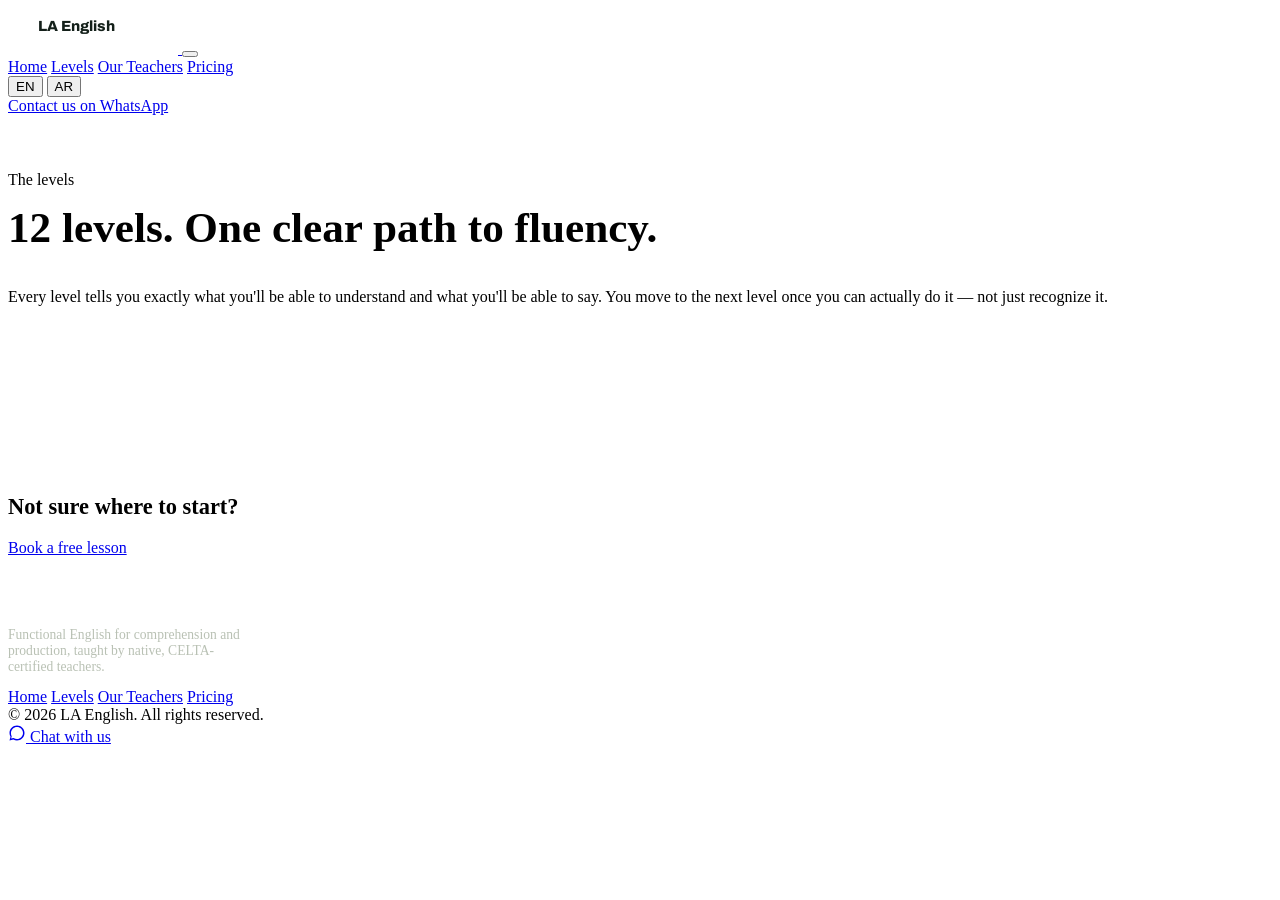
==== levels.html @ ff68ccc9 "initial commit Files from Claude build" ====
<!DOCTYPE html>
<html lang="en" dir="ltr">
<head>
<meta charset="UTF-8">
<meta name="viewport" content="width=device-width, initial-scale=1.0">
<title>Levels — LA English</title>
<meta name="description" content="12 levels, from your first words to full fluency — see what you'll be able to understand and say at each stage.">
<link rel="preconnect" href="https://fonts.googleapis.com">
<link href="https://fonts.googleapis.com/css2?family=Archivo:wght@600;700;800&family=Public+Sans:wght@400;500;600;700&family=Tajawal:wght@400;500;700&display=swap" rel="stylesheet">
<link rel="stylesheet" href="assets/css/style.css">
</head>
<body>

<header class="site-header">
  <div class="nav-wrap">
    <a class="brand" href="index.html" aria-label="LA English home">
      <svg data-logo-wordmark="nav" width="170" height="46" viewBox="0 0 320 100">
        <text id="wordmark-nav" x="40" y="50" text-anchor="start" font-family="Archivo" font-weight="800" font-size="32" fill="#14201A">LA English</text>
        <line id="seg-green-nav" y1="68" y2="68" stroke="#167544" stroke-width="4"></line>
        <line id="seg-accent-nav" y1="68" y2="68" stroke="#E14F2A" stroke-width="4"></line>
      </svg>
    </a>
    <button class="nav-toggle" aria-label="Toggle menu" aria-expanded="false"><span></span><span></span><span></span></button>
    <nav class="nav">
      <a href="index.html" data-en="Home" data-ar="الرئيسية">Home</a>
      <a href="levels.html" class="active" data-en="Levels" data-ar="المستويات">Levels</a>
      <a href="teachers.html" data-en="Our Teachers" data-ar="معلمونا">Our Teachers</a>
      <a href="pricing.html" data-en="Pricing" data-ar="الأسعار">Pricing</a>
      <div class="nav-actions">
        <div class="lang-toggle">
          <button data-lang="en" class="active">EN</button>
          <button data-lang="ar">AR</button>
        </div>
        <a class="btn btn-accent" data-wa-link="nav" href="#" target="_blank" rel="noopener" data-en="Contact us on WhatsApp" data-ar="تواصل معنا عبر واتساب">Contact us on WhatsApp</a>
      </div>
    </nav>
  </div>
</header>

<main>
  <section class="tight" style="padding-top:56px;">
    <div class="container section-head">
      <span class="eyebrow" data-en="The levels" data-ar="المستويات">The levels</span>
      <h1 style="font-size:clamp(1.9rem,3.4vw,2.7rem); margin-top:14px;" data-en="12 levels. One clear path to fluency." data-ar="12 مستوى. طريق واضح نحو الطلاقة.">12 levels. One clear path to fluency.</h1>
      <p data-en="Every level tells you exactly what you'll be able to understand and what you'll be able to say. You move to the next level once you can actually do it — not just recognize it." data-ar="كل مستوى يوضّح لك بالتحديد ما ستتمكن من فهمه وما ستتمكن من قوله. تنتقل إلى المستوى التالي عندما تكون قادرًا فعليًا على ذلك — لا مجرد التعرف عليه.">Every level tells you exactly what you'll be able to understand and what you'll be able to say. You move to the next level once you can actually do it — not just recognize it.</p>
    </div>
  </section>

  <section class="tight">
    <div class="container">
      <div class="levels-track" id="levels-track">
        <svg class="track-line" id="track-line-svg"></svg>
      </div>
    </div>
  </section>

  <section class="tight">
    <div class="container">
      <div class="cta-panel">
        <h2 style="font-size:1.4rem;" data-en="Not sure where to start?" data-ar="لست متأكدًا من أين تبدأ؟">Not sure where to start?</h2>
        <a class="btn btn-accent" href="signup.html">
          <span data-en="Book a free lesson" data-ar="احجز حصة مجانية">Book a free lesson</span>
        </a>
      </div>
    </div>
  </section>
</main>

<footer class="site-footer">
  <div class="container footer-grid">
    <div>
      <svg data-logo-wordmark="footer" width="150" height="40" viewBox="0 0 320 100" style="margin-bottom:12px;">
        <text id="wordmark-footer" x="40" y="50" text-anchor="start" font-family="Archivo" font-weight="800" font-size="32" fill="#FFFFFF">LA English</text>
        <line id="seg-green-footer" y1="68" y2="68" stroke="#167544" stroke-width="4"></line>
        <line id="seg-accent-footer" y1="68" y2="68" stroke="#E14F2A" stroke-width="4"></line>
      </svg>
      <p style="max-width:36ch; color:#B9C1B4; font-size:0.85rem;" data-en="Functional English for comprehension and production, taught by native, CELTA-certified teachers." data-ar="إنجليزية وظيفية للفهم والإنتاج، يدرّسها معلمون ناطقون بالإنجليزية وحاصلون على CELTA.">Functional English for comprehension and production, taught by native, CELTA-certified teachers.</p>
    </div>
    <nav class="footer-nav">
      <a href="index.html" data-en="Home" data-ar="الرئيسية">Home</a>
      <a href="levels.html" data-en="Levels" data-ar="المستويات">Levels</a>
      <a href="teachers.html" data-en="Our Teachers" data-ar="معلمونا">Our Teachers</a>
      <a href="pricing.html" data-en="Pricing" data-ar="الأسعار">Pricing</a>
    </nav>
  </div>
  <div class="container footer-bottom">
    <span data-en="© 2026 LA English. All rights reserved." data-ar="© 2026 إل إيه إنجلش. جميع الحقوق محفوظة.">© 2026 LA English. All rights reserved.</span>
  </div>
</footer>

<a class="wa-float" data-wa-link="float" href="#" target="_blank" rel="noopener">
  <svg width="18" height="18" viewBox="0 0 24 24" fill="currentColor"><path d="M12 2C6.48 2 2 6.48 2 12c0 1.85.5 3.58 1.36 5.07L2 22l5.07-1.33A9.94 9.94 0 0012 22c5.52 0 10-4.48 10-10S17.52 2 12 2zm0 18c-1.66 0-3.2-.47-4.51-1.28l-.32-.19-3.01.79.8-2.93-.21-.3A7.94 7.94 0 014 12c0-4.41 3.59-8 8-8s8 3.59 8 8-3.59 8-8 8z"/></svg>
  <span data-en="Chat with us" data-ar="تحدث معنا">Chat with us</span>
</a>

<script src="assets/data/levels-data.js"></script>
<script src="assets/js/main.js"></script>
<script src="assets/js/levels.js"></script>
</body>
</html>
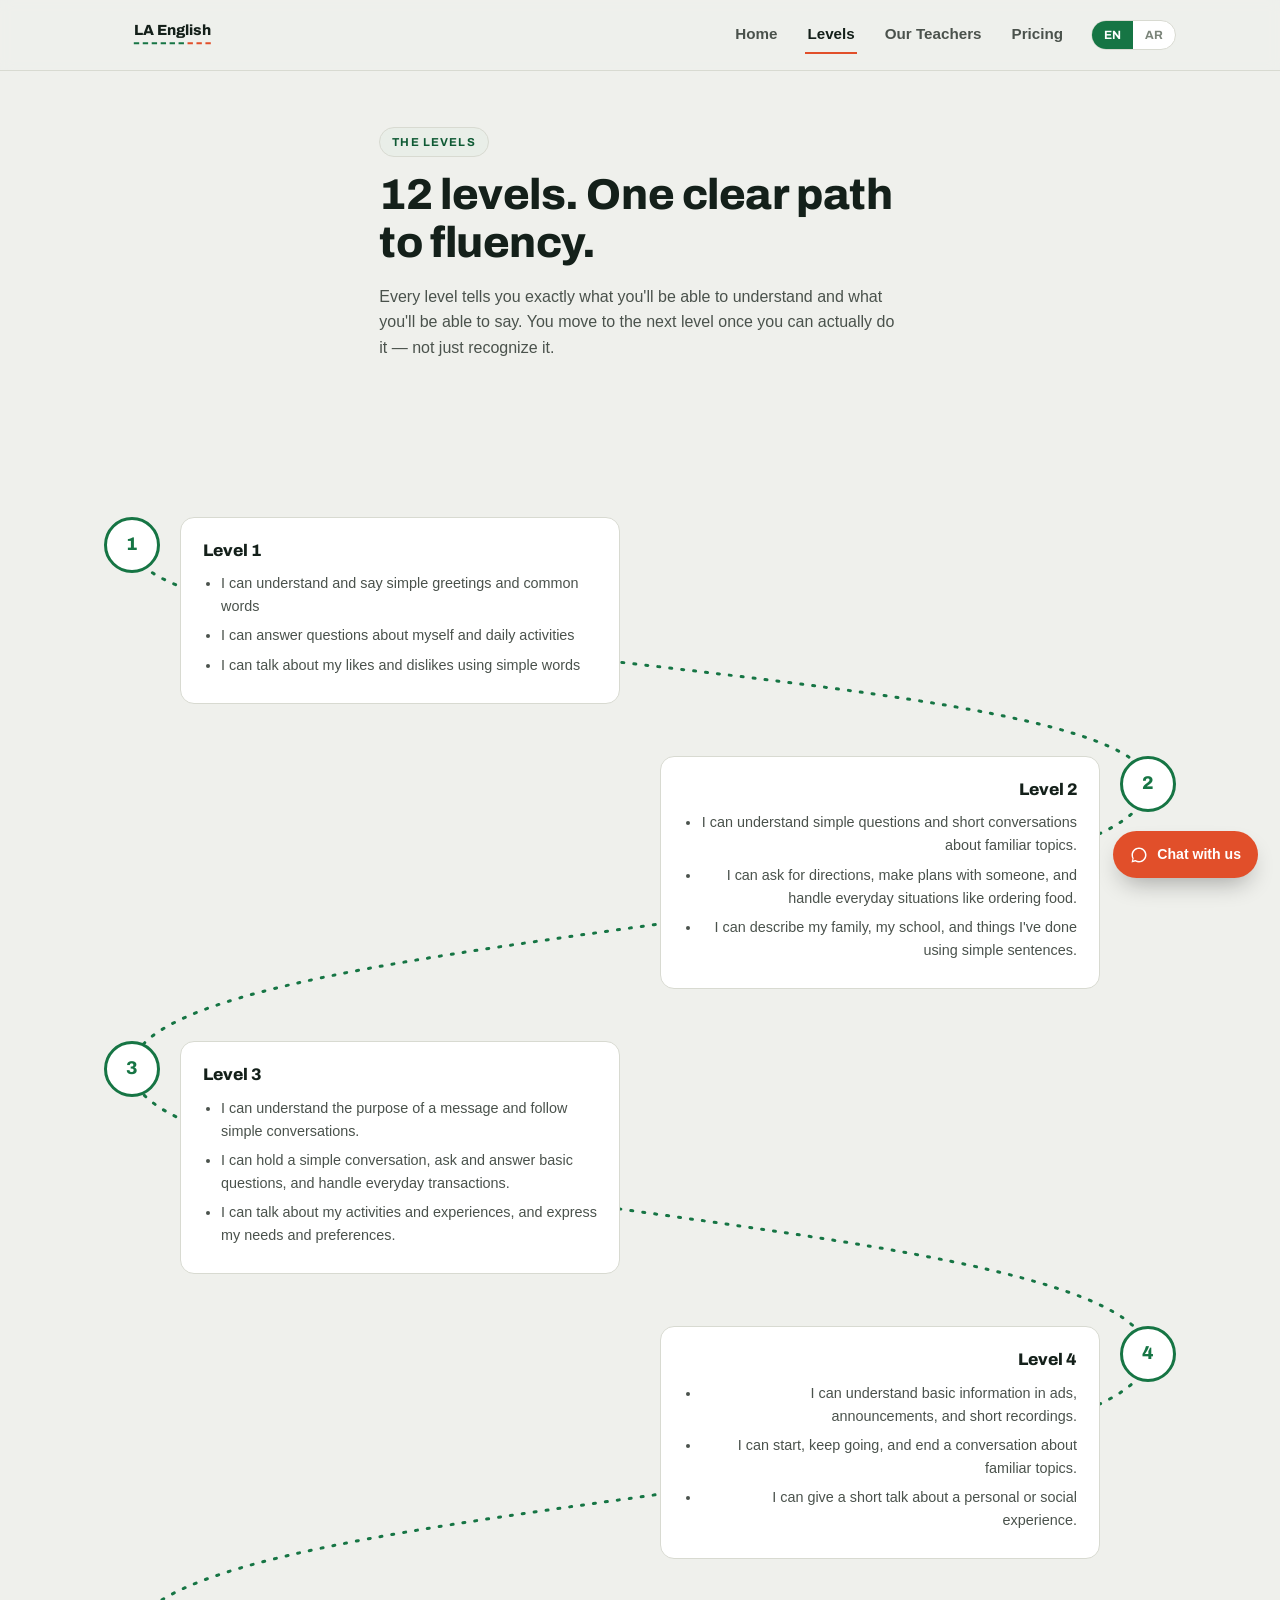
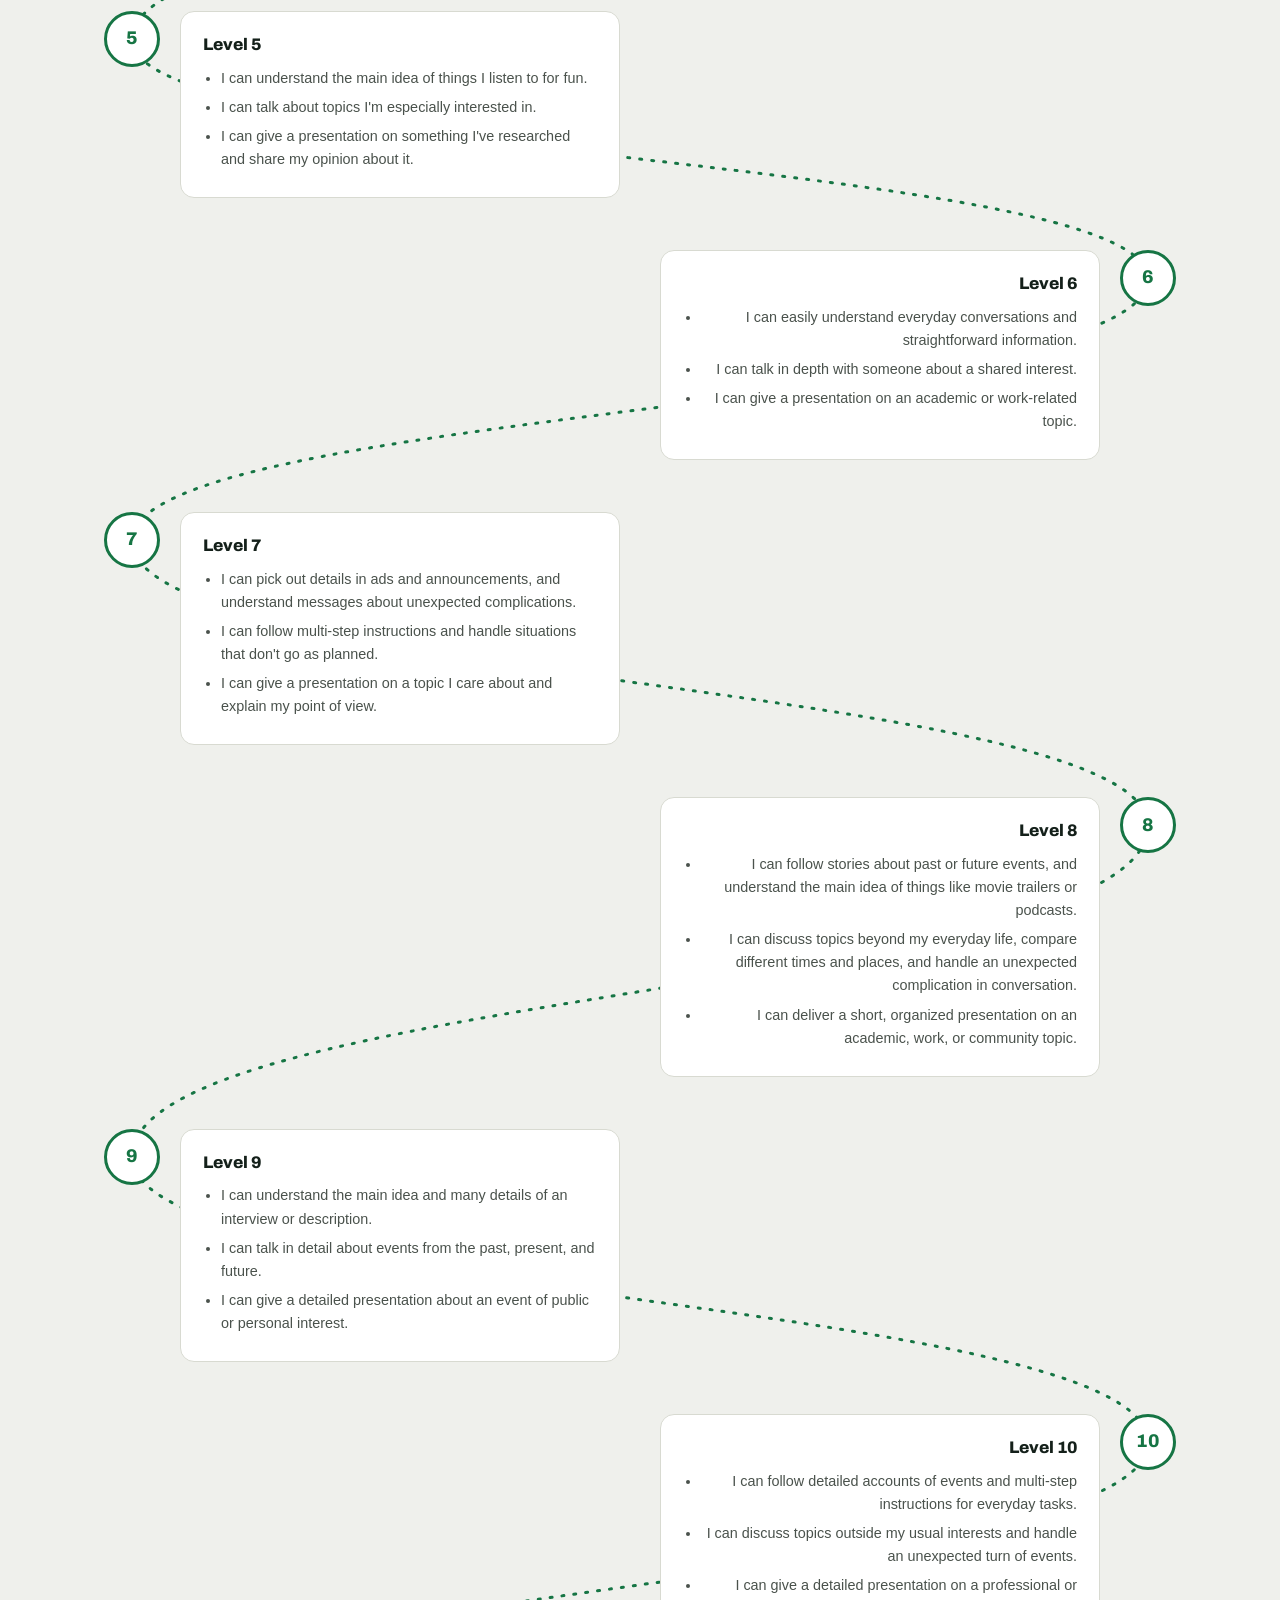
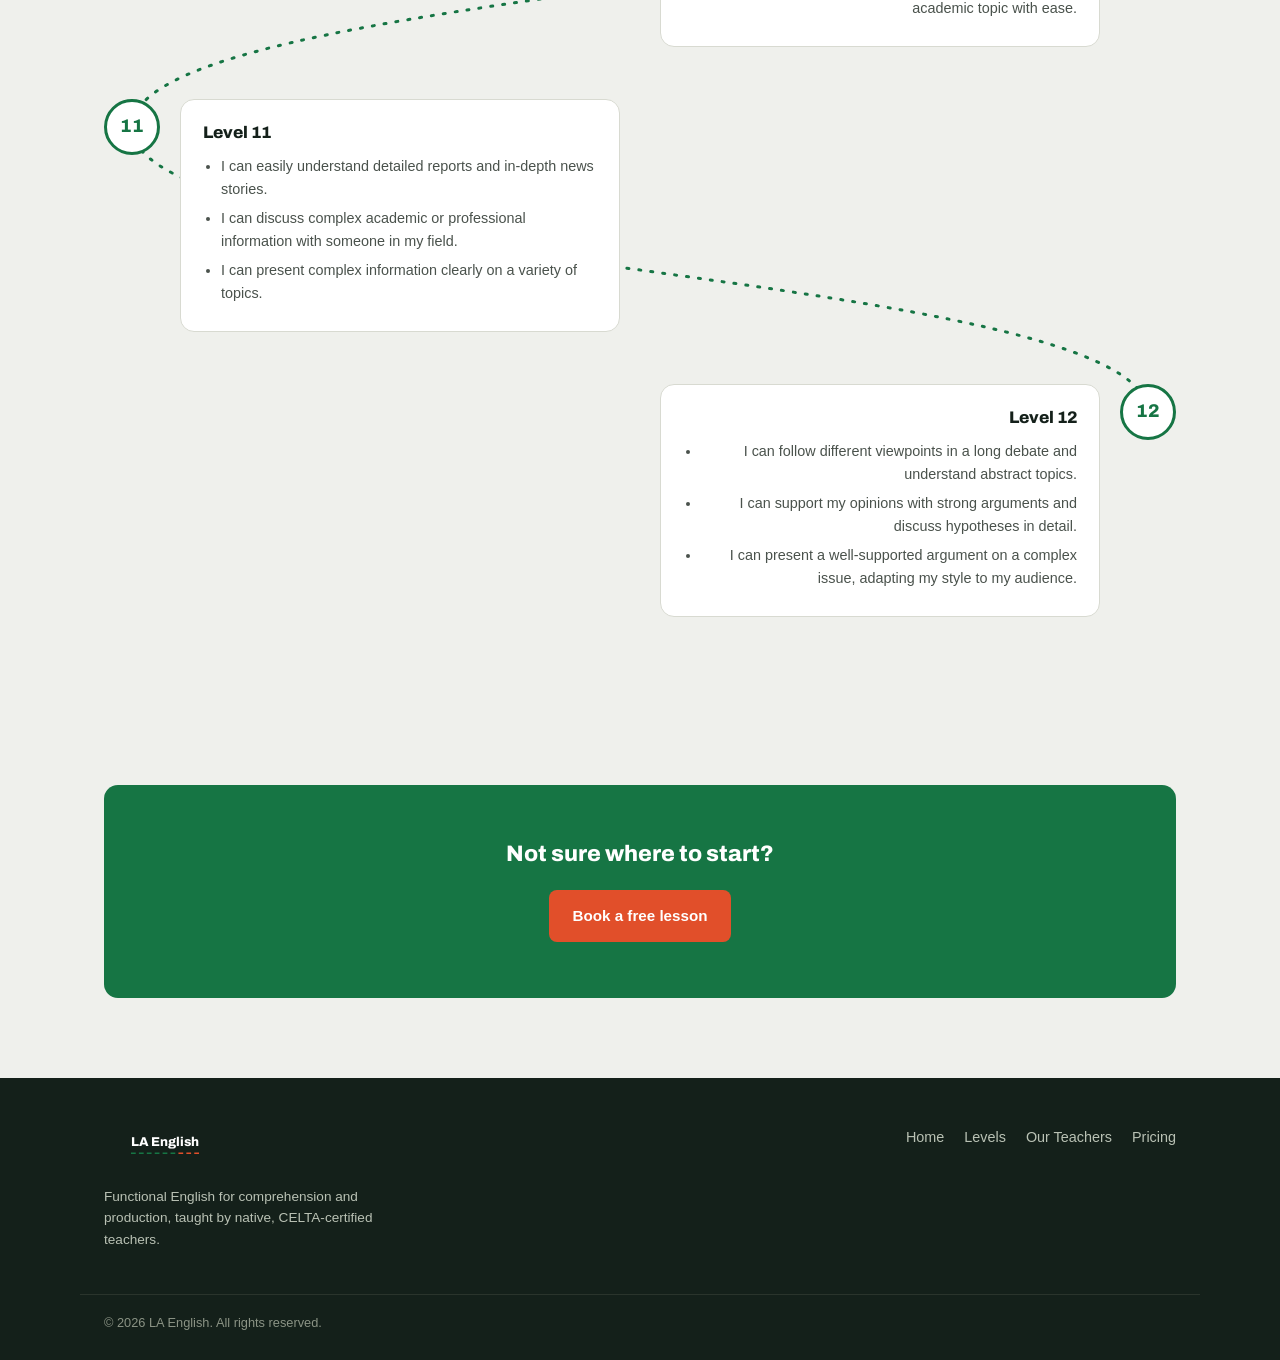
==== commit 1b90ec47: "Remove WhatsApp button from nav menu bar The "Contact us on WhatsApp" link in the nav-actions bar wa" ====
--- a/levels.html
+++ b/levels.html
@@ -31,7 +31,6 @@
           <button data-lang="en" class="active">EN</button>
           <button data-lang="ar">AR</button>
         </div>
-        <a class="btn btn-accent" data-wa-link="nav" href="#" target="_blank" rel="noopener" data-en="Contact us on WhatsApp" data-ar="تواصل معنا عبر واتساب">Contact us on WhatsApp</a>
       </div>
     </nav>
   </div>
--- a/assets/css/style.css
+++ b/assets/css/style.css
@@ -0,0 +1,250 @@
+/* ==========================================================================
+   LA English — Design tokens (per approved Brand Approval doc)
+   ========================================================================== */
+
+:root{
+  --green: #167544;
+  --green-deep: #0F5A34;
+  --ink: #14201A;
+  --white: #FFFFFF;
+  --accent: #E14F2A;
+  --accent-deep: #C33F1D;
+
+  --bg: #EFF0EC;
+  --surface: #FFFFFF;
+  --line: #D8DAD1;
+  --text-soft: #4A524C;
+  --text-faint: #7A8479;
+
+  --font-display: "Archivo", "Helvetica Neue", Arial, sans-serif;
+  --font-body: "Public Sans", "Helvetica Neue", Arial, sans-serif;
+  --font-ar: "Tajawal", "Segoe UI", Tahoma, sans-serif;
+
+  --container: 1120px;
+  --radius-s: 8px;
+  --radius-m: 14px;
+}
+
+*, *::before, *::after{ box-sizing: border-box; }
+html{ scroll-behavior: smooth; }
+@media (prefers-reduced-motion: reduce){
+  html{ scroll-behavior: auto; }
+  *{ animation-duration: 0.001ms !important; transition-duration: 0.001ms !important; }
+}
+
+body{
+  margin:0; background: var(--bg); color: var(--ink);
+  font-family: var(--font-body); font-size: 16px; line-height: 1.6;
+  -webkit-font-smoothing: antialiased;
+}
+
+html[dir="rtl"] body{ font-family: var(--font-ar); }
+html[dir="rtl"] .nav a, html[dir="rtl"] .btn, html[dir="rtl"] p, html[dir="rtl"] li,
+html[dir="rtl"] h1, html[dir="rtl"] h2, html[dir="rtl"] h3, html[dir="rtl"] .eyebrow,
+html[dir="rtl"] .level-name, html[dir="rtl"] .card-title{
+  font-family: var(--font-ar);
+}
+
+h1,h2,h3{ font-family: var(--font-display); font-weight: 800; margin:0 0 0.4em; color: var(--ink); }
+h1{ font-size: clamp(2rem, 4vw, 3.2rem); line-height: 1.1; letter-spacing:-0.01em; }
+h2{ font-size: clamp(1.5rem, 2.6vw, 2.1rem); line-height: 1.18; }
+h3{ font-size: 1.15rem; }
+p{ color: var(--text-soft); margin:0 0 1em; }
+a{ color: inherit; }
+
+.container{ max-width: var(--container); margin:0 auto; padding: 0 24px; }
+section{ padding: 76px 0; }
+section.tight{ padding: 48px 0; }
+
+.eyebrow{
+  display:inline-flex; align-items:center; gap:8px;
+  font-family: var(--font-display); font-weight:700; font-size:0.72rem; letter-spacing:0.1em;
+  text-transform: uppercase; color: var(--green-deep);
+  background: #E9EEE8; border:1px solid var(--line);
+  padding: 5px 12px; border-radius: 999px;
+}
+
+/* ---------- Header / nav ---------- */
+.site-header{
+  position: sticky; top:0; z-index:50;
+  background: rgba(239,240,236,0.94); backdrop-filter: blur(6px);
+  border-bottom: 1px solid var(--line);
+}
+.nav-wrap{
+  display:flex; align-items:center; justify-content:space-between;
+  padding: 12px 24px; max-width: var(--container); margin:0 auto;
+}
+.brand{ display:flex; align-items:center; text-decoration:none; }
+.brand svg{ display:block; }
+
+.nav{ display:flex; align-items:center; gap:26px; }
+.nav a{
+  text-decoration:none; color: var(--text-soft); font-weight:600; font-size:0.95rem;
+  padding:6px 2px; border-bottom:2px solid transparent;
+}
+.nav a:hover, .nav a.active{ color: var(--ink); border-bottom-color: var(--accent); }
+
+.lang-toggle{
+  display:flex; align-items:center; border:1px solid var(--line); border-radius:999px;
+  overflow:hidden; font-family: var(--font-display); font-size:0.75rem; background: var(--surface);
+}
+.lang-toggle button{
+  border:none; background:transparent; padding:7px 12px; cursor:pointer; color: var(--text-faint);
+  font-family: var(--font-display); font-weight:700; font-size:0.75rem;
+}
+.lang-toggle button.active{ background: var(--green); color:#fff; }
+
+.nav-toggle{ display:none; background:none; border:1px solid var(--line); border-radius:8px; padding:8px; cursor:pointer; }
+.nav-toggle span{ display:block; width:20px; height:2px; background: var(--ink); margin:4px 0; }
+
+@media (max-width: 900px){
+  .nav{
+    position:absolute; top:100%; left:0; right:0; background: var(--surface);
+    flex-direction:column; align-items:flex-start; gap:0; border-bottom:1px solid var(--line);
+    display:none; padding:8px 24px 18px;
+  }
+  .nav.open{ display:flex; }
+  .nav a{ width:100%; padding:12px 0; border-bottom:1px solid var(--line); }
+  .nav-toggle{ display:block; }
+  .nav-actions{ display:flex; align-items:center; gap:10px; }
+}
+@media (min-width:901px){ .nav-toggle{ display:none; } }
+
+/* ---------- Buttons ---------- */
+.btn{
+  display:inline-flex; align-items:center; gap:9px;
+  font-family: var(--font-body); font-weight:700; font-size:0.95rem;
+  padding: 13px 22px; border-radius: var(--radius-s); text-decoration:none;
+  border:1px solid transparent; cursor:pointer;
+}
+.btn-primary{ background: var(--green); color:#fff; }
+.btn-primary:hover{ background: var(--green-deep); }
+.btn-accent{ background: var(--accent); color:#fff; }
+.btn-accent:hover{ background: var(--accent-deep); }
+.btn-ghost{ background:transparent; border-color: var(--line); color: var(--ink); }
+.btn-ghost:hover{ border-color: var(--text-faint); }
+.btn:focus-visible{ outline:3px solid var(--accent); outline-offset:2px; }
+.btn-block{ width:100%; justify-content:center; }
+
+/* ---------- Hero ---------- */
+.hero{ padding: 64px 0 80px; }
+.hero-grid{ display:grid; grid-template-columns: 1.05fr 0.95fr; gap:48px; align-items:center; }
+.hero .lede{ font-size:1.08rem; max-width:52ch; }
+.hero-ctas{ display:flex; gap:14px; margin-top:26px; flex-wrap:wrap; }
+.hero-badges{ display:flex; gap:12px; margin-top:32px; flex-wrap:wrap; }
+.hero-badge{
+  display:flex; align-items:center; gap:8px; background:#fff; border:1px solid var(--line);
+  border-radius:999px; padding:8px 14px; font-size:0.82rem; font-weight:600; color: var(--text-soft);
+}
+.hero-badge .dot{ width:8px; height:8px; border-radius:50%; background: var(--accent); flex-shrink:0; }
+.hero-visual{
+  border-radius: var(--radius-m); overflow:hidden; aspect-ratio: 4/3; background: var(--line);
+}
+.hero-visual img{ width:100%; height:100%; object-fit:cover; display:block; }
+@media (max-width:900px){ .hero-grid{ grid-template-columns:1fr; } }
+
+/* ---------- Cards / grids ---------- */
+.grid-3{ display:grid; grid-template-columns:repeat(3,1fr); gap:24px; }
+.grid-2{ display:grid; grid-template-columns:repeat(2,1fr); gap:24px; }
+@media (max-width:900px){ .grid-3, .grid-2{ grid-template-columns:1fr; } }
+
+.card{ background: var(--surface); border:1px solid var(--line); border-radius: var(--radius-m); padding:26px; }
+
+/* ---------- Why study with us ---------- */
+.why-card{ display:flex; flex-direction:column; }
+.why-thumb{
+  border-radius: var(--radius-m); overflow:hidden; aspect-ratio: 4/3; background: var(--line); margin-bottom:18px;
+}
+.why-thumb img{ width:100%; height:100%; object-fit:cover; display:block; }
+.why-card h3{ margin-bottom:8px; }
+.why-card p{ font-size:0.92rem; margin-bottom:18px; }
+.why-card .btn{ margin-top:auto; align-self:flex-start; }
+
+/* ---------- Closing CTA ---------- */
+.cta-panel{
+  background: var(--green); border-radius: var(--radius-m); padding:56px 40px;
+  text-align:center; color:#fff;
+}
+.cta-panel h2{ color:#fff; margin-bottom:22px; }
+
+/* ---------- Levels page ---------- */
+.levels-track{ position:relative; padding: 20px 0; }
+.levels-track svg.track-line{ position:absolute; left:0; top:0; width:100%; height:100%; z-index:0; }
+.level-row{
+  position:relative; z-index:1; display:flex; align-items:flex-start; gap:20px; margin-bottom:52px;
+}
+.level-row.align-right{ flex-direction:row-reverse; text-align:right; }
+.level-node{
+  flex-shrink:0; width:56px; height:56px; border-radius:50%; background:#fff; border:3px solid var(--green);
+  display:flex; align-items:center; justify-content:center; font-family:var(--font-display); font-weight:800;
+  font-size:1.15rem; color: var(--green);
+}
+.level-card{ background: var(--surface); border:1px solid var(--line); border-radius: var(--radius-m); padding:20px 22px; max-width:440px; }
+.level-name{ font-family: var(--font-display); font-weight:800; font-size:1.05rem; margin-bottom:8px; }
+.level-card ul{ margin:0; padding-inline-start:18px; }
+.level-card li{ font-size:0.9rem; color: var(--text-soft); margin-bottom:6px; }
+
+@media (max-width:760px){
+  .level-row, .level-row.align-right{ flex-direction:row; text-align:left; }
+  .levels-track svg.track-line{ display:none; }
+}
+
+/* ---------- Teachers page ---------- */
+.teacher-grid{
+  display:grid; grid-template-columns:repeat(auto-fill, minmax(260px,1fr)); gap:24px;
+}
+.teacher-card{ background: var(--surface); border:1px solid var(--line); border-radius: var(--radius-m); padding:24px; text-align:center; }
+.teacher-photo{
+  width:120px; height:120px; border-radius:50%; margin:0 auto 16px; background:#E3E6DF;
+  display:flex; align-items:center; justify-content:center; overflow:hidden;
+}
+.teacher-photo svg{ width:64px; height:64px; color:#AEB6A8; }
+.teacher-card h3{ margin-bottom:2px; }
+.teacher-origin{ font-size:0.8rem; color: var(--text-faint); margin-bottom:12px; font-weight:600; }
+.teacher-card p{ font-size:0.9rem; text-align:left; }
+html[dir="rtl"] .teacher-card p{ text-align:right; }
+
+/* ---------- Pricing page ---------- */
+.price-card{ text-align:center; }
+.price-card .price{ font-family: var(--font-display); font-weight:800; font-size:2.2rem; color: var(--green); margin:12px 0 4px; }
+.price-card .price-unit{ font-size:0.9rem; color: var(--text-faint); margin-bottom:18px; }
+.price-note{
+  background:#E9EEE8; border:1px solid var(--line); border-radius: var(--radius-m); padding:22px 24px; margin-top:32px;
+}
+
+/* ---------- Form ---------- */
+.form-card{ max-width:560px; margin:0 auto; }
+.field{ margin-bottom:18px; }
+.field label{ display:block; font-weight:700; font-size:0.88rem; margin-bottom:6px; }
+.field .req{ color: var(--accent); }
+.field input, .field select{
+  width:100%; padding:11px 13px; border:1px solid var(--line); border-radius: var(--radius-s);
+  font-family: var(--font-body); font-size:0.95rem; background:#fff; color: var(--ink);
+}
+html[dir="rtl"] .field select, html[dir="rtl"] .field input{ font-family: var(--font-ar); }
+.field input:focus, .field select:focus{ outline:2px solid var(--green); outline-offset:1px; }
+.field-hint{ font-size:0.78rem; color: var(--text-faint); margin-top:4px; }
+.form-msg{ margin-top:16px; font-size:0.9rem; font-weight:600; display:none; }
+.form-msg.show{ display:block; }
+.form-msg.success{ color: var(--green-deep); }
+.form-msg.error{ color: var(--accent-deep); }
+
+/* ---------- Footer ---------- */
+.site-footer{ background: var(--ink); color:#C9CFC5; padding:48px 0 26px; margin-top:32px; }
+.site-footer a{ color:#B9C1B4; text-decoration:none; font-size:0.9rem; }
+.site-footer a:hover{ color:#fff; }
+.footer-grid{ display:flex; justify-content:space-between; align-items:flex-start; gap:24px; flex-wrap:wrap; }
+.footer-nav{ display:flex; gap:20px; flex-wrap:wrap; }
+.footer-bottom{ border-top:1px solid #2A342C; margin-top:30px; padding-top:18px; font-size:0.8rem; color:#8B9385; }
+
+/* ---------- WhatsApp floating button ---------- */
+.wa-float{
+  position:fixed; bottom:22px; right:22px; z-index:60;
+  display:flex; align-items:center; gap:9px; background: var(--accent); color:#fff; text-decoration:none;
+  padding:12px 17px; border-radius:999px; box-shadow:0 12px 24px -8px rgba(0,0,0,0.32); font-weight:700; font-size:0.88rem;
+}
+.wa-float:hover{ background: var(--accent-deep); }
+html[dir="rtl"] .wa-float{ right:auto; left:22px; }
+
+.section-head{ max-width:64ch; margin-bottom:40px; }
+.divider{ height:1px; background: var(--line); border:none; }
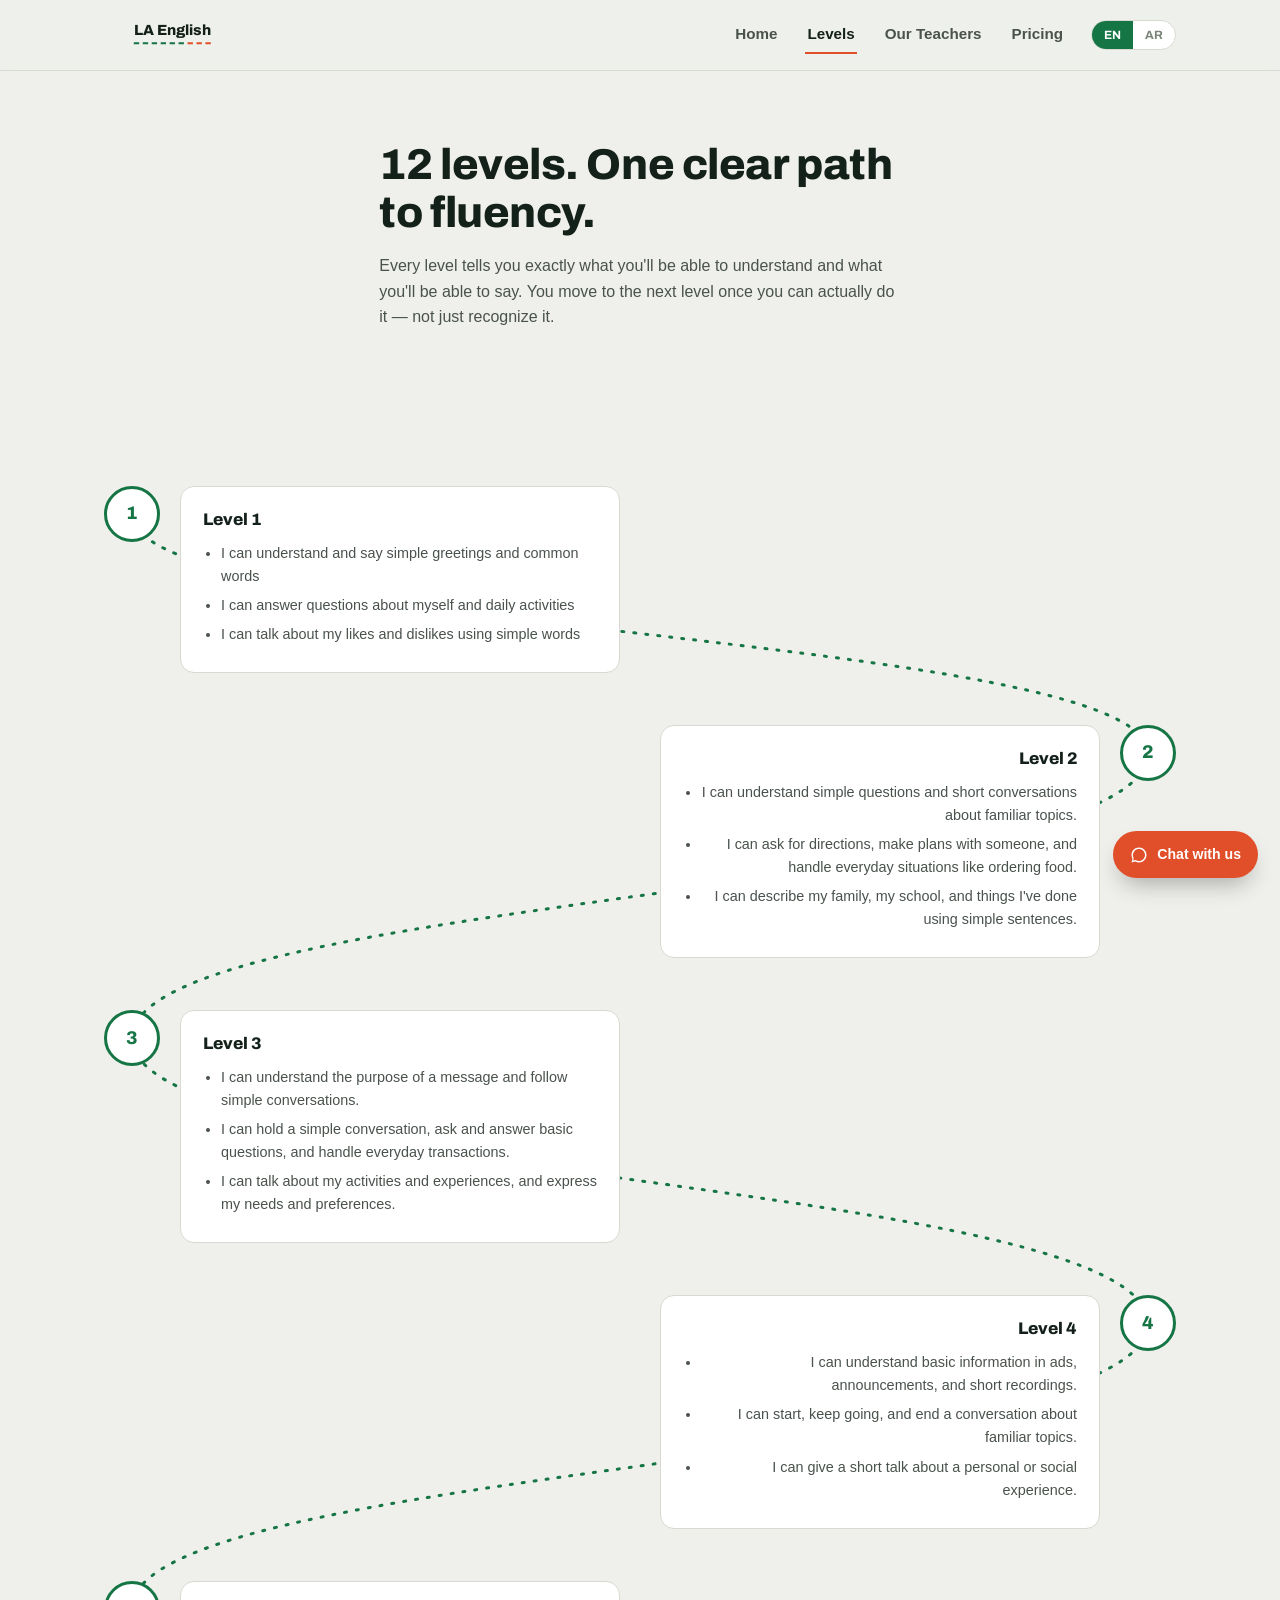
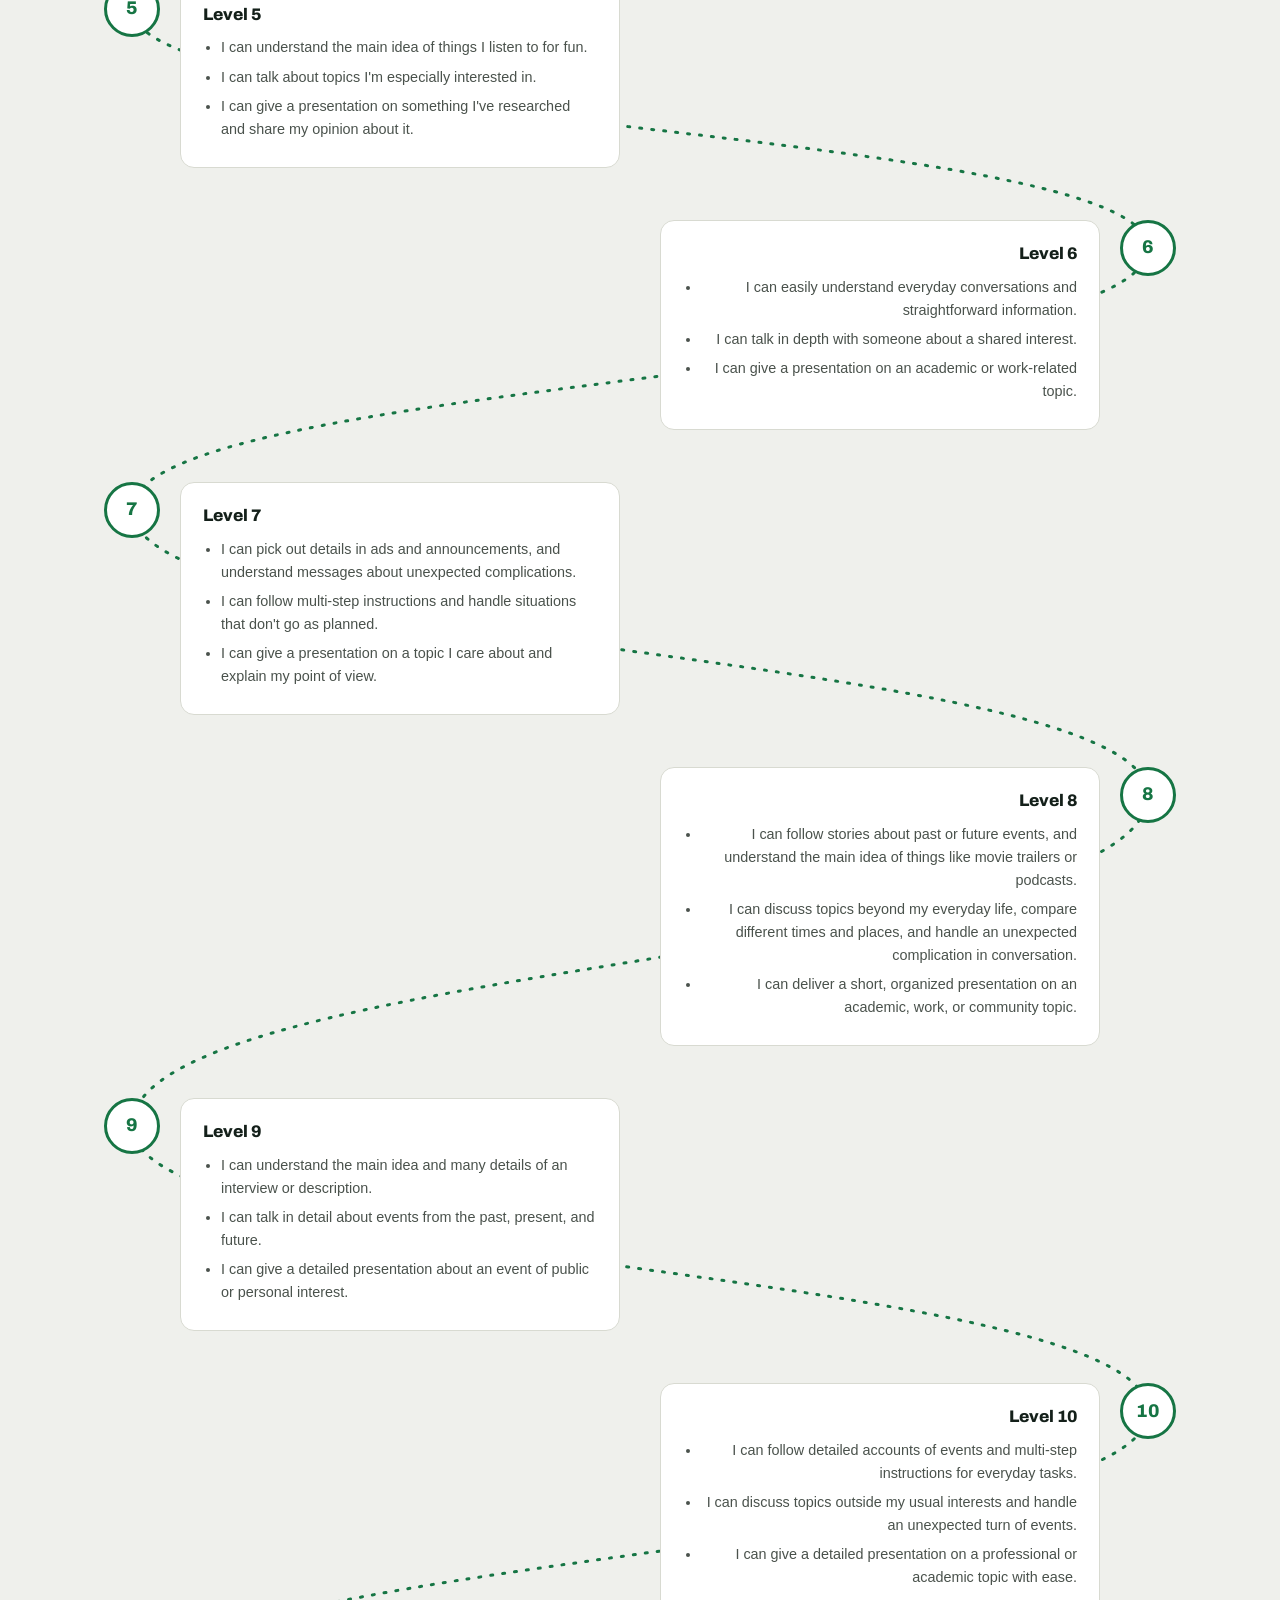
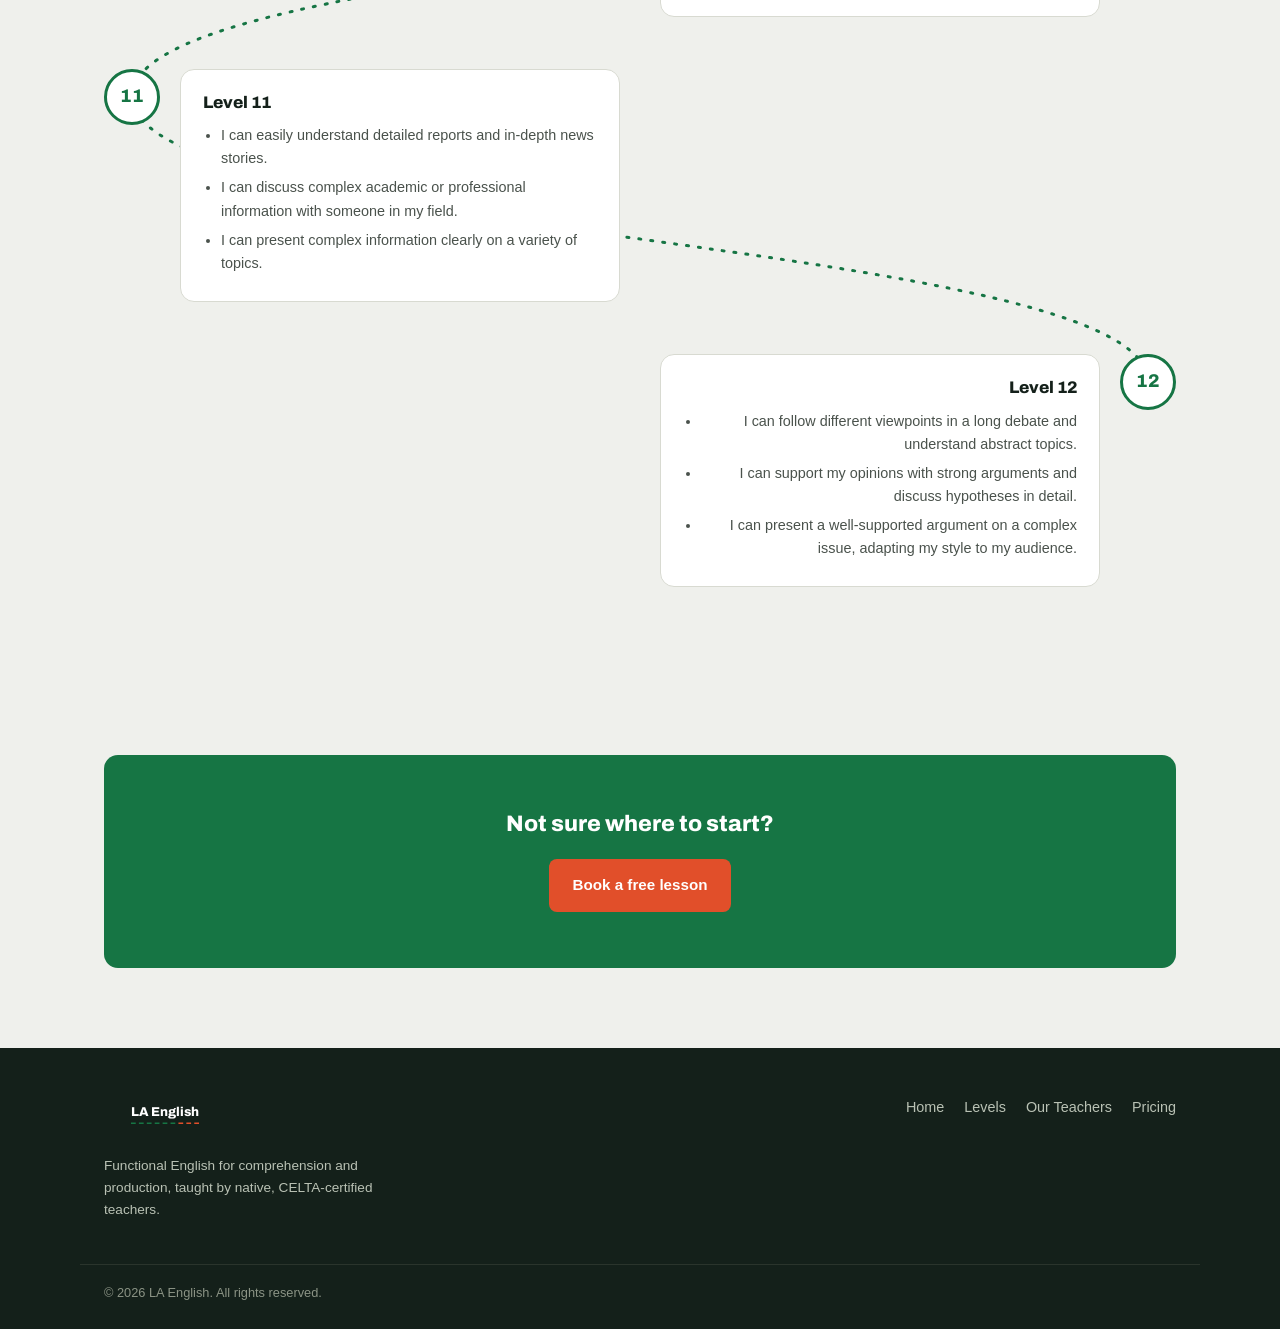
==== commit 599c7850: "Remove page-title eyebrow bubbles and tidy up spacing The eyebrow badge (e.g. "OUR TEACHERS", "PRICI" ====
--- a/levels.html
+++ b/levels.html
@@ -39,7 +39,6 @@
 <main>
   <section class="tight" style="padding-top:56px;">
     <div class="container section-head">
-      <span class="eyebrow" data-en="The levels" data-ar="المستويات">The levels</span>
       <h1 style="font-size:clamp(1.9rem,3.4vw,2.7rem); margin-top:14px;" data-en="12 levels. One clear path to fluency." data-ar="12 مستوى. طريق واضح نحو الطلاقة.">12 levels. One clear path to fluency.</h1>
       <p data-en="Every level tells you exactly what you'll be able to understand and what you'll be able to say. You move to the next level once you can actually do it — not just recognize it." data-ar="كل مستوى يوضّح لك بالتحديد ما ستتمكن من فهمه وما ستتمكن من قوله. تنتقل إلى المستوى التالي عندما تكون قادرًا فعليًا على ذلك — لا مجرد التعرف عليه.">Every level tells you exactly what you'll be able to understand and what you'll be able to say. You move to the next level once you can actually do it — not just recognize it.</p>
     </div>
--- a/assets/css/style.css
+++ b/assets/css/style.css
@@ -40,7 +40,7 @@
 
 html[dir="rtl"] body{ font-family: var(--font-ar); }
 html[dir="rtl"] .nav a, html[dir="rtl"] .btn, html[dir="rtl"] p, html[dir="rtl"] li,
-html[dir="rtl"] h1, html[dir="rtl"] h2, html[dir="rtl"] h3, html[dir="rtl"] .eyebrow,
+html[dir="rtl"] h1, html[dir="rtl"] h2, html[dir="rtl"] h3,
 html[dir="rtl"] .level-name, html[dir="rtl"] .card-title{
   font-family: var(--font-ar);
 }
@@ -55,14 +55,6 @@
 .container{ max-width: var(--container); margin:0 auto; padding: 0 24px; }
 section{ padding: 76px 0; }
 section.tight{ padding: 48px 0; }
-
-.eyebrow{
-  display:inline-flex; align-items:center; gap:8px;
-  font-family: var(--font-display); font-weight:700; font-size:0.72rem; letter-spacing:0.1em;
-  text-transform: uppercase; color: var(--green-deep);
-  background: #E9EEE8; border:1px solid var(--line);
-  padding: 5px 12px; border-radius: 999px;
-}
 
 /* ---------- Header / nav ---------- */
 .site-header{
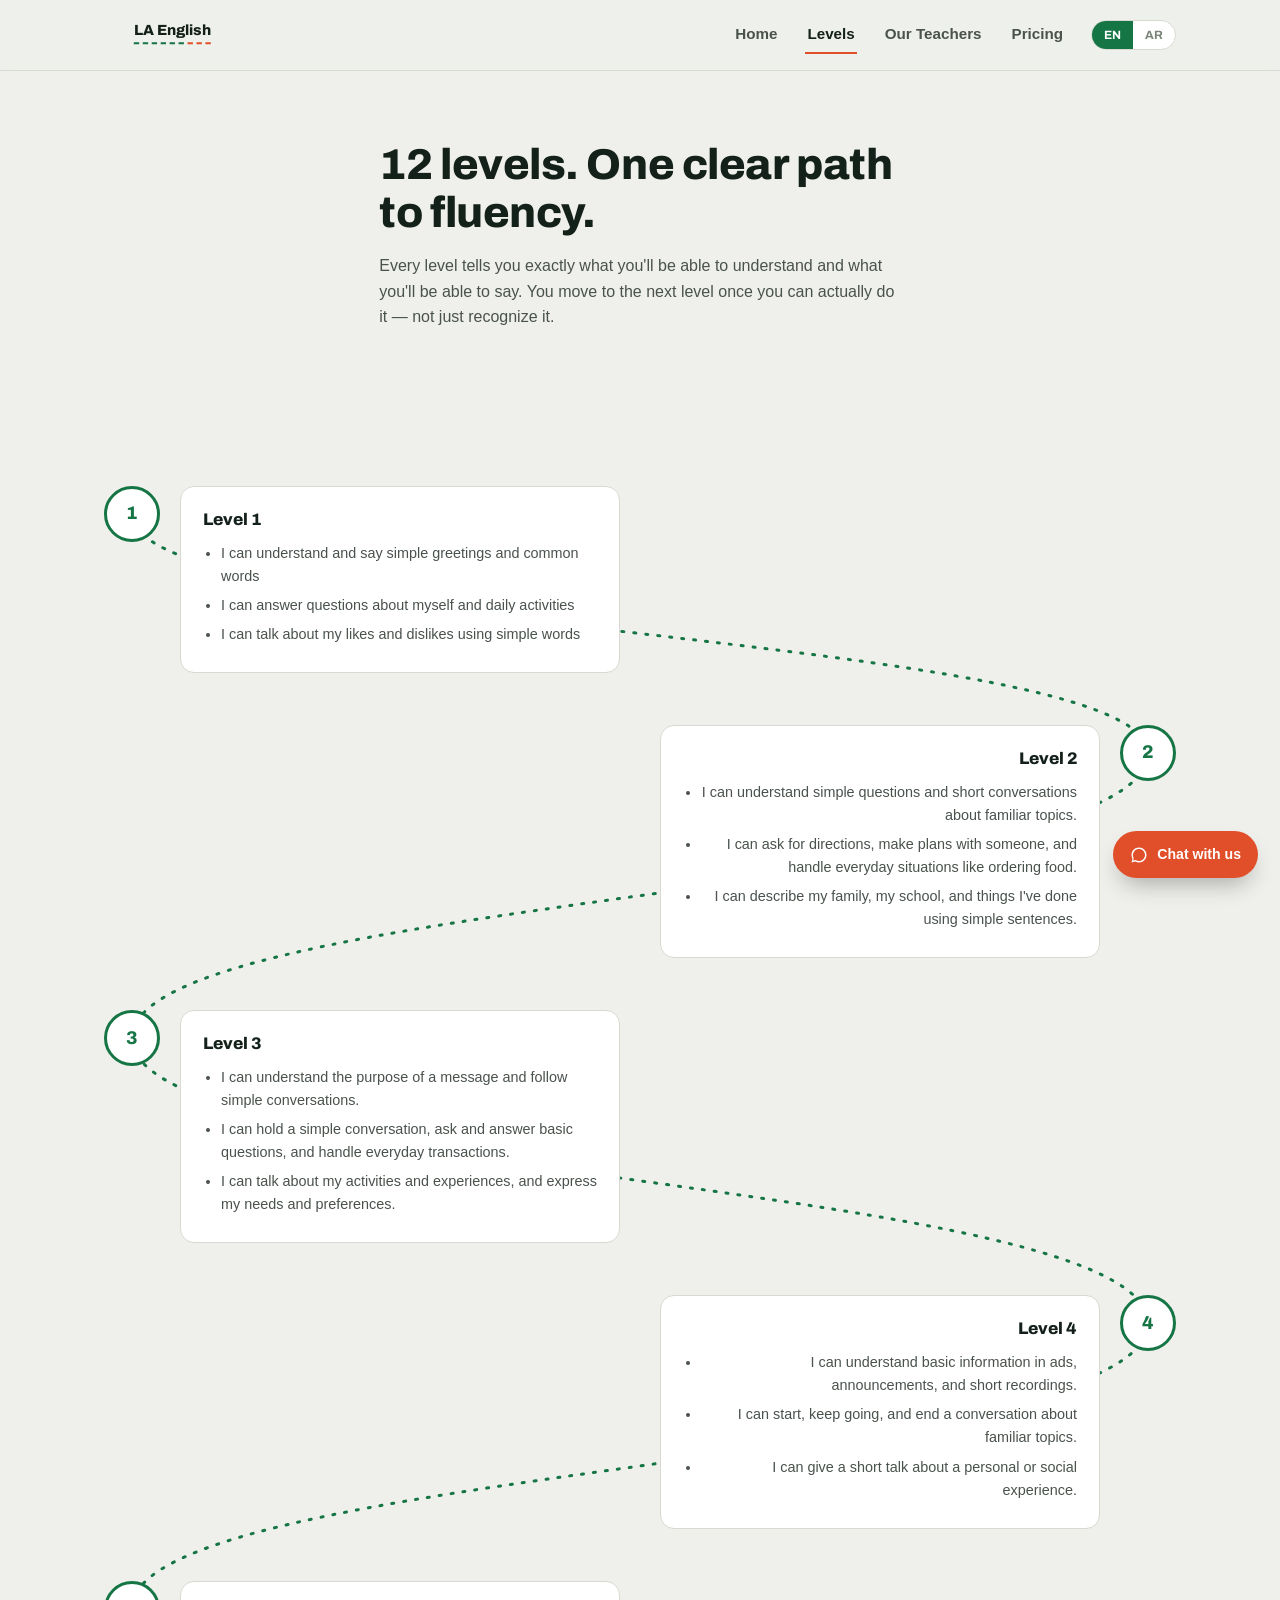
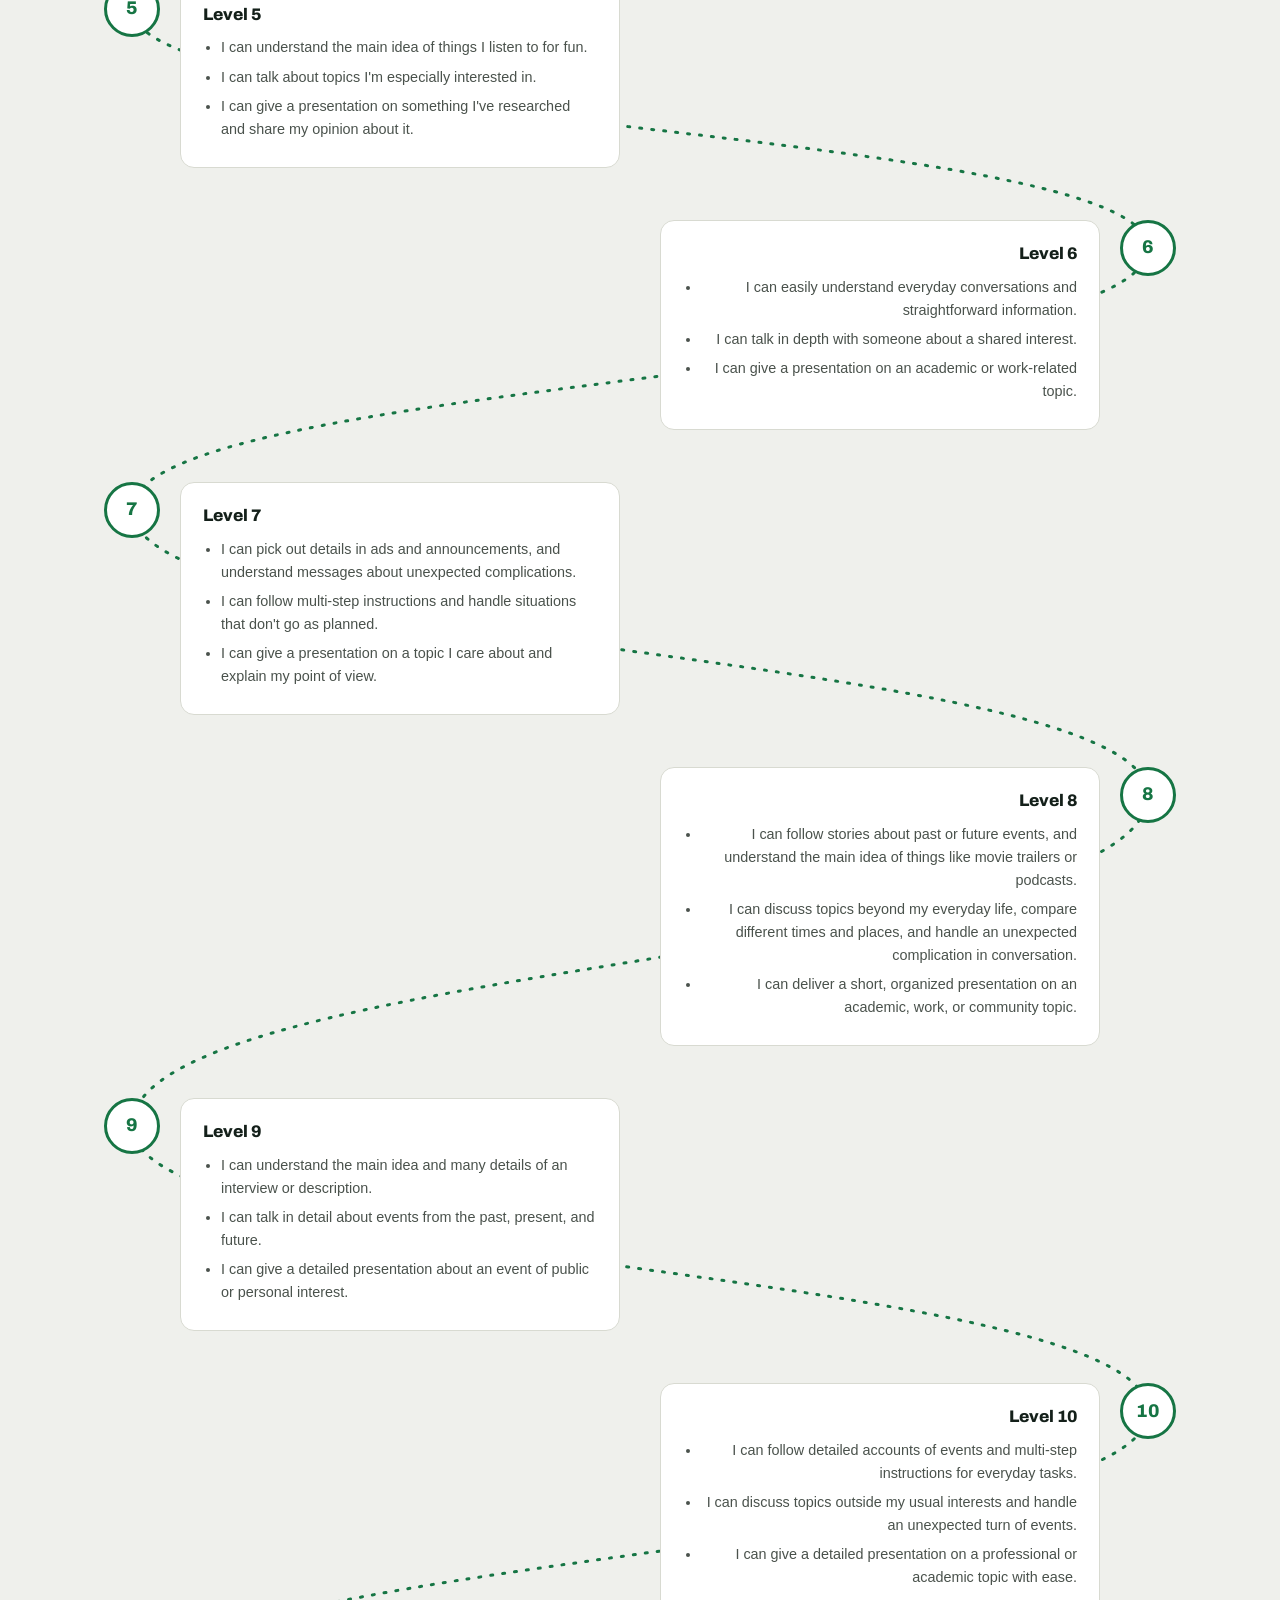
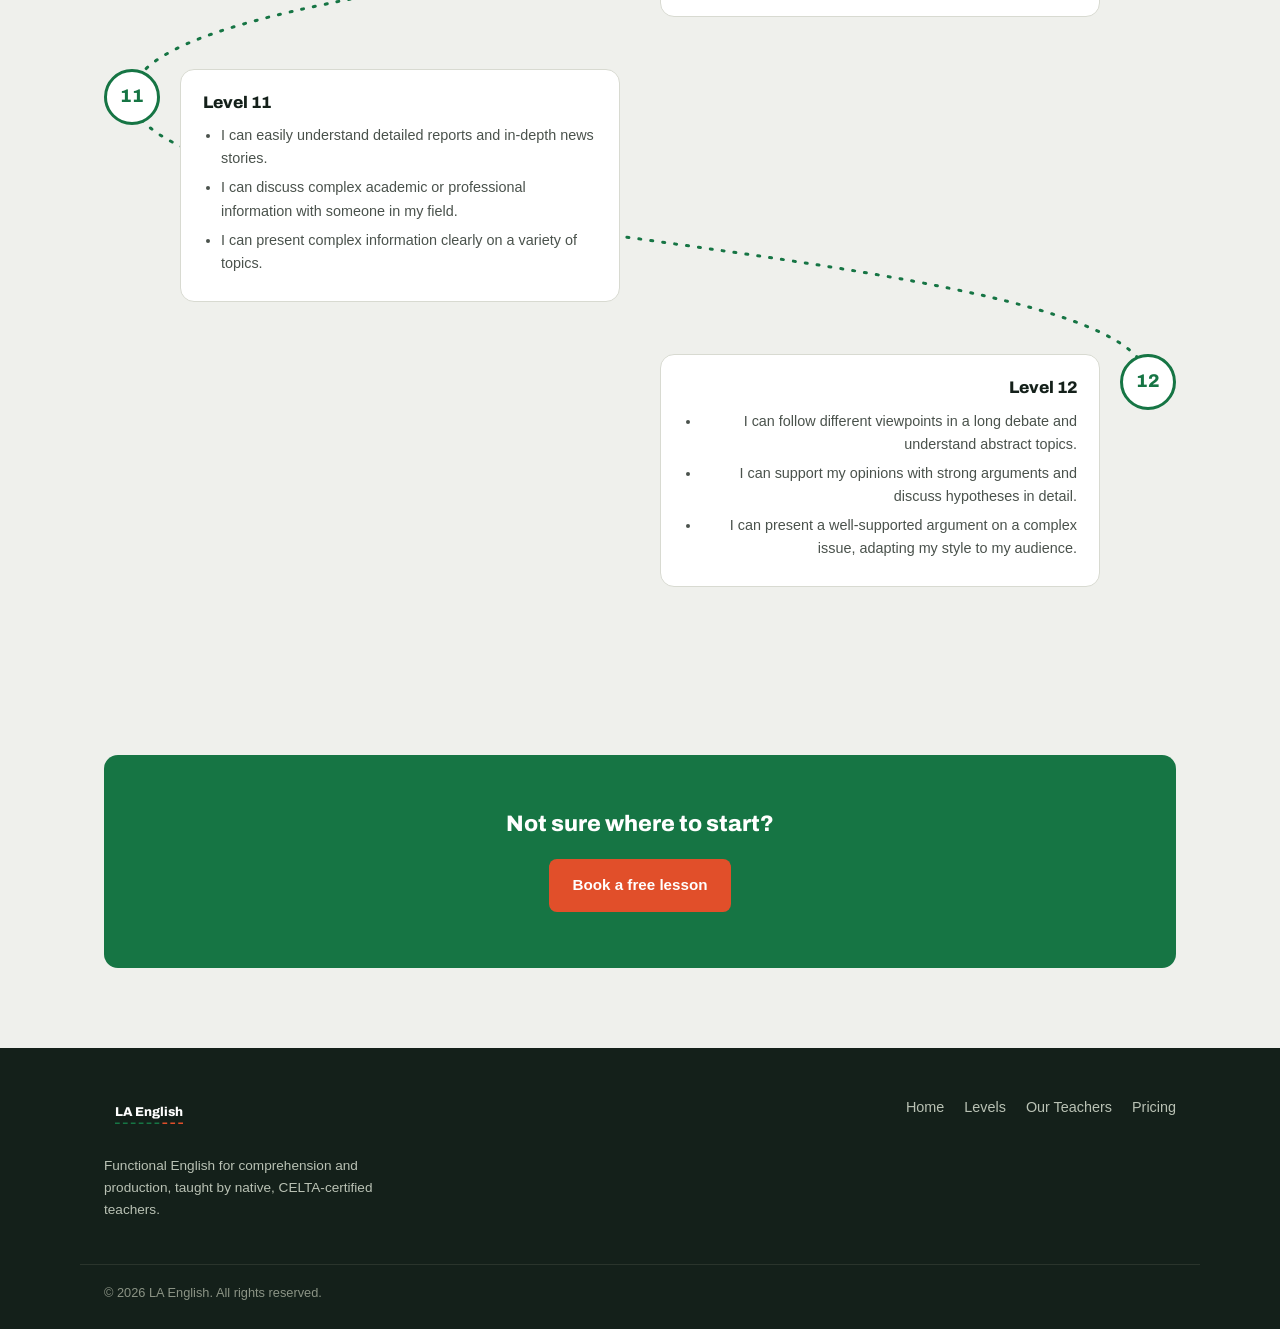
==== commit cf95eb6d: "Redesign homepage feature strip and fix footer/CTA spacing Replace the three pill-style hero badges " ====
--- a/levels.html
+++ b/levels.html
@@ -68,7 +68,7 @@
   <div class="container footer-grid">
     <div>
       <svg data-logo-wordmark="footer" width="150" height="40" viewBox="0 0 320 100" style="margin-bottom:12px;">
-        <text id="wordmark-footer" x="40" y="50" text-anchor="start" font-family="Archivo" font-weight="800" font-size="32" fill="#FFFFFF">LA English</text>
+        <text id="wordmark-footer" x="0" y="50" text-anchor="start" font-family="Archivo" font-weight="800" font-size="32" fill="#FFFFFF">LA English</text>
         <line id="seg-green-footer" y1="68" y2="68" stroke="#167544" stroke-width="4"></line>
         <line id="seg-accent-footer" y1="68" y2="68" stroke="#E14F2A" stroke-width="4"></line>
       </svg>
--- a/assets/css/style.css
+++ b/assets/css/style.css
@@ -123,17 +123,30 @@
 .hero-grid{ display:grid; grid-template-columns: 1.05fr 0.95fr; gap:48px; align-items:center; }
 .hero .lede{ font-size:1.08rem; max-width:52ch; }
 .hero-ctas{ display:flex; gap:14px; margin-top:26px; flex-wrap:wrap; }
-.hero-badges{ display:flex; gap:12px; margin-top:32px; flex-wrap:wrap; }
-.hero-badge{
-  display:flex; align-items:center; gap:8px; background:#fff; border:1px solid var(--line);
-  border-radius:999px; padding:8px 14px; font-size:0.82rem; font-weight:600; color: var(--text-soft);
-}
-.hero-badge .dot{ width:8px; height:8px; border-radius:50%; background: var(--accent); flex-shrink:0; }
 .hero-visual{
   border-radius: var(--radius-m); overflow:hidden; aspect-ratio: 4/3; background: var(--line);
 }
 .hero-visual img{ width:100%; height:100%; object-fit:cover; display:block; }
 @media (max-width:900px){ .hero-grid{ grid-template-columns:1fr; } }
+
+.feature-strip{
+  display:grid; grid-template-columns:repeat(3,minmax(0,1fr));
+  background:#fff; border:1px solid var(--line); border-radius: var(--radius-m);
+  margin-top:48px; overflow:hidden;
+}
+.feature-strip-item{
+  display:flex; align-items:center; justify-content:center; gap:10px;
+  padding:22px 16px; border-inline-end:1px solid var(--line);
+  font-family: var(--font-display); font-weight:700; font-size:0.9rem; color: var(--ink);
+  text-align:center;
+}
+.feature-strip-item:last-child{ border-inline-end:none; }
+.feature-strip-item svg{ width:22px; height:22px; color: var(--green); flex-shrink:0; }
+@media (max-width:760px){
+  .feature-strip{ grid-template-columns:1fr; }
+  .feature-strip-item{ border-inline-end:none; border-bottom:1px solid var(--line); justify-content:flex-start; }
+  .feature-strip-item:last-child{ border-bottom:none; }
+}
 
 /* ---------- Cards / grids ---------- */
 .grid-3{ display:grid; grid-template-columns:repeat(3,1fr); gap:24px; }
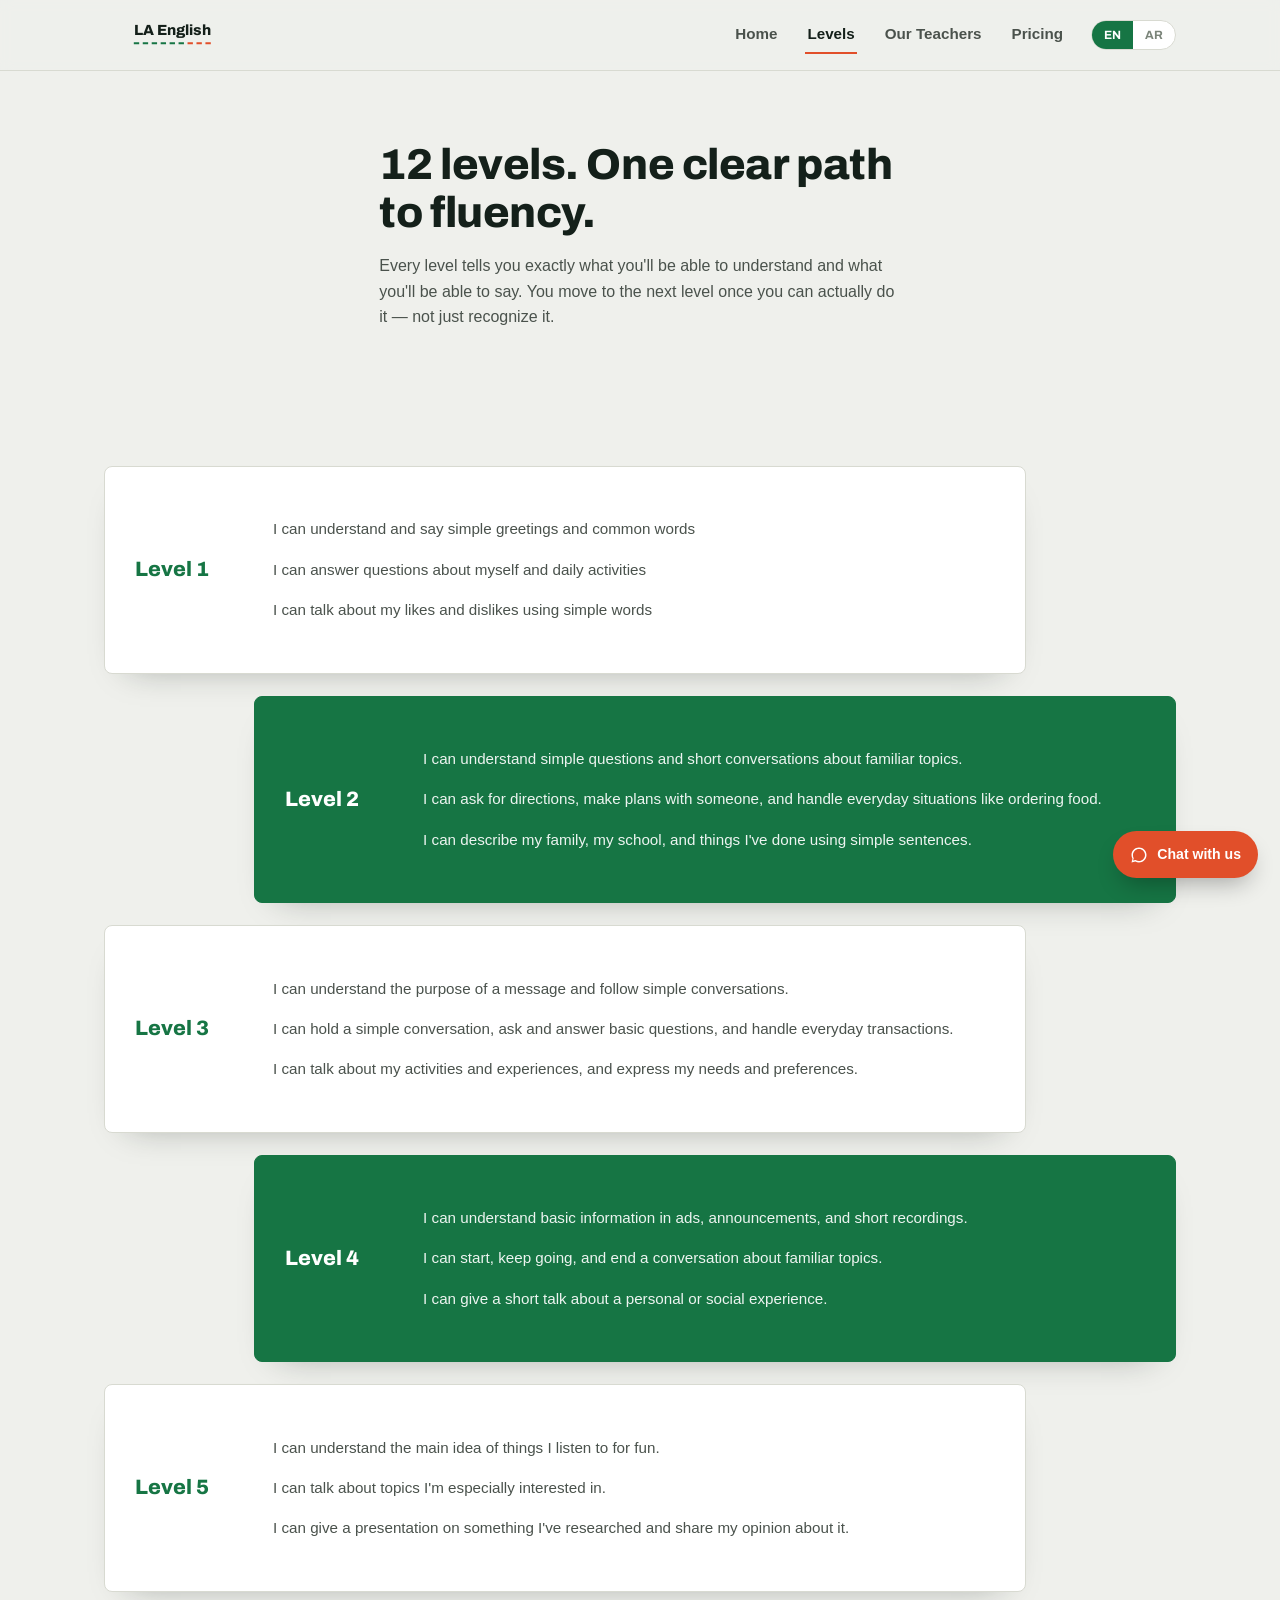
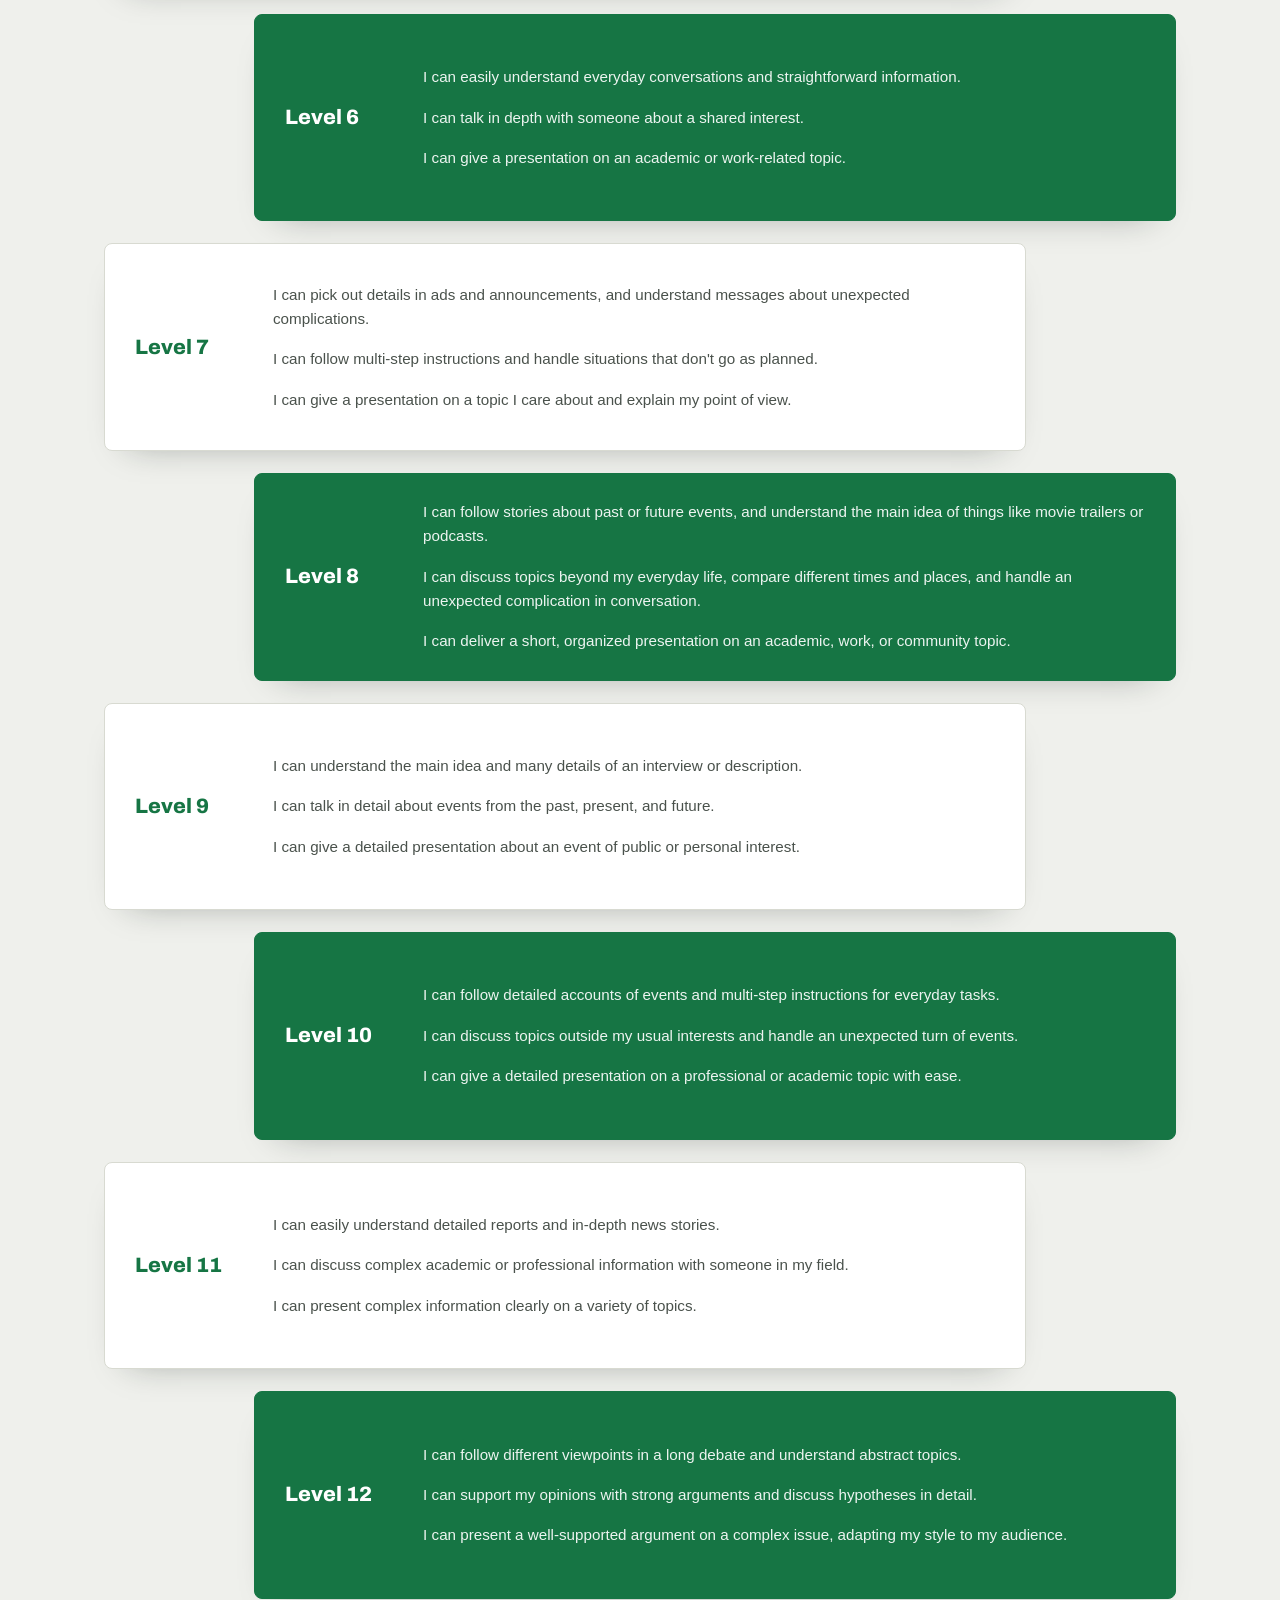
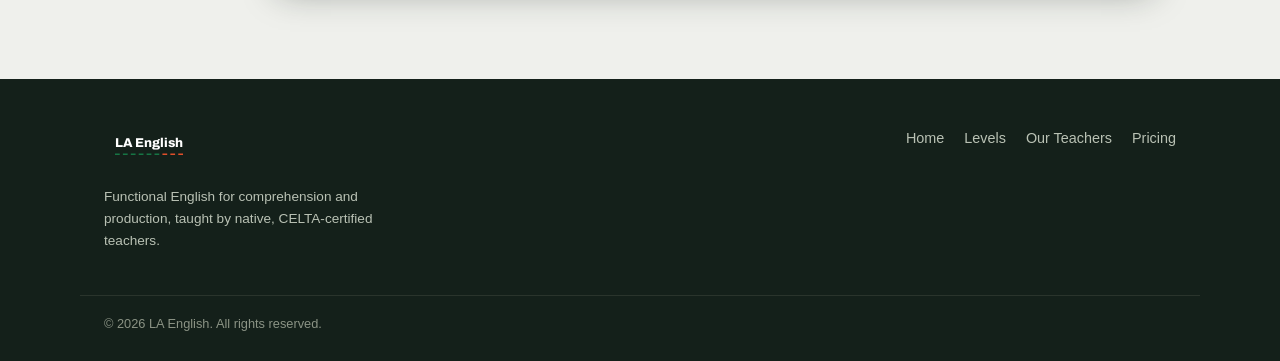
==== commit 46dde8d1: "Redesign Levels page as alternating white/green cards Replace the dotted connector line and numbered" ====
--- a/levels.html
+++ b/levels.html
@@ -46,22 +46,10 @@
 
   <section class="tight">
     <div class="container">
-      <div class="levels-track" id="levels-track">
-        <svg class="track-line" id="track-line-svg"></svg>
-      </div>
+      <div class="levels-track" id="levels-track"></div>
     </div>
   </section>
 
-  <section class="tight">
-    <div class="container">
-      <div class="cta-panel">
-        <h2 style="font-size:1.4rem;" data-en="Not sure where to start?" data-ar="لست متأكدًا من أين تبدأ؟">Not sure where to start?</h2>
-        <a class="btn btn-accent" href="signup.html">
-          <span data-en="Book a free lesson" data-ar="احجز حصة مجانية">Book a free lesson</span>
-        </a>
-      </div>
-    </div>
-  </section>
 </main>
 
 <footer class="site-footer">
--- a/assets/css/style.css
+++ b/assets/css/style.css
@@ -173,25 +173,24 @@
 .cta-panel h2{ color:#fff; margin-bottom:22px; }
 
 /* ---------- Levels page ---------- */
-.levels-track{ position:relative; padding: 20px 0; }
-.levels-track svg.track-line{ position:absolute; left:0; top:0; width:100%; height:100%; z-index:0; }
-.level-row{
-  position:relative; z-index:1; display:flex; align-items:flex-start; gap:20px; margin-bottom:52px;
-}
-.level-row.align-right{ flex-direction:row-reverse; text-align:right; }
-.level-node{
-  flex-shrink:0; width:56px; height:56px; border-radius:50%; background:#fff; border:3px solid var(--green);
-  display:flex; align-items:center; justify-content:center; font-family:var(--font-display); font-weight:800;
-  font-size:1.15rem; color: var(--green);
-}
-.level-card{ background: var(--surface); border:1px solid var(--line); border-radius: var(--radius-m); padding:20px 22px; max-width:440px; }
-.level-name{ font-family: var(--font-display); font-weight:800; font-size:1.05rem; margin-bottom:8px; }
-.level-card ul{ margin:0; padding-inline-start:18px; }
-.level-card li{ font-size:0.9rem; color: var(--text-soft); margin-bottom:6px; }
-
-@media (max-width:760px){
-  .level-row, .level-row.align-right{ flex-direction:row; text-align:left; }
-  .levels-track svg.track-line{ display:none; }
+.levels-track{ display:flex; flex-direction:column; gap:22px; }
+.level-row{ display:flex; width:100%; justify-content:flex-start; }
+.level-row.align-right{ justify-content:flex-end; }
+.level-card{
+  width:86%; background: var(--surface); border:1px solid var(--line); border-radius: var(--radius-s);
+  box-shadow:0 16px 34px -24px rgba(20,32,26,0.4); padding:26px 30px;
+  display:grid; grid-template-columns:110px 1fr; gap:28px; align-items:center;
+}
+.level-row.align-right .level-card{ background: var(--green); border-color: var(--green); }
+.level-name{ font-family: var(--font-display); font-weight:800; font-size:1.3rem; margin:0; color: var(--green); white-space:nowrap; }
+.level-row.align-right .level-name{ color:#fff; }
+.level-card ul{ list-style:none; margin:0; padding:0; display:flex; flex-direction:column; gap:16px; }
+.level-card li{ font-size:0.95rem; font-weight:500; line-height:1.6; color: var(--text-soft); }
+.level-row.align-right .level-card li{ color: rgba(255,255,255,0.92); }
+
+@media (max-width:820px){
+  .level-row, .level-row.align-right{ justify-content:center; }
+  .level-card{ width:92%; grid-template-columns:1fr; gap:14px; }
 }
 
 /* ---------- Teachers page ---------- */
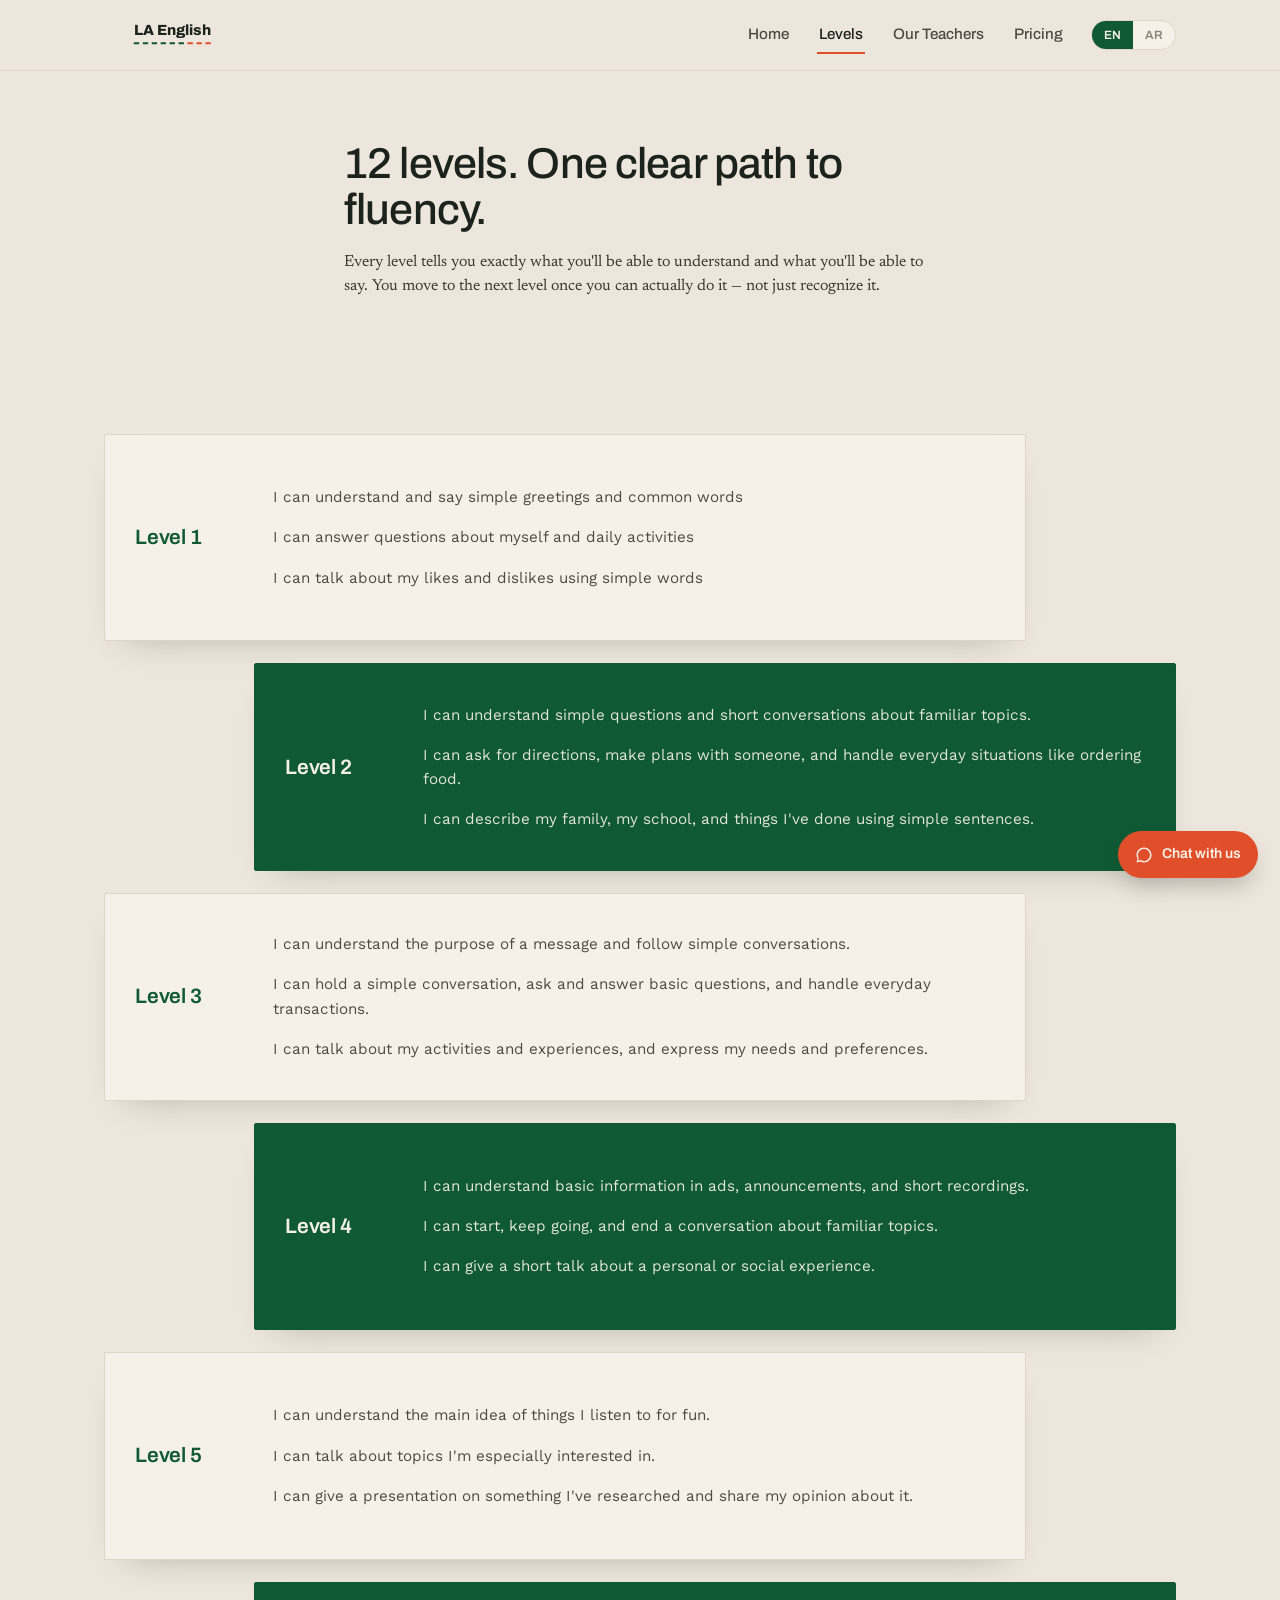
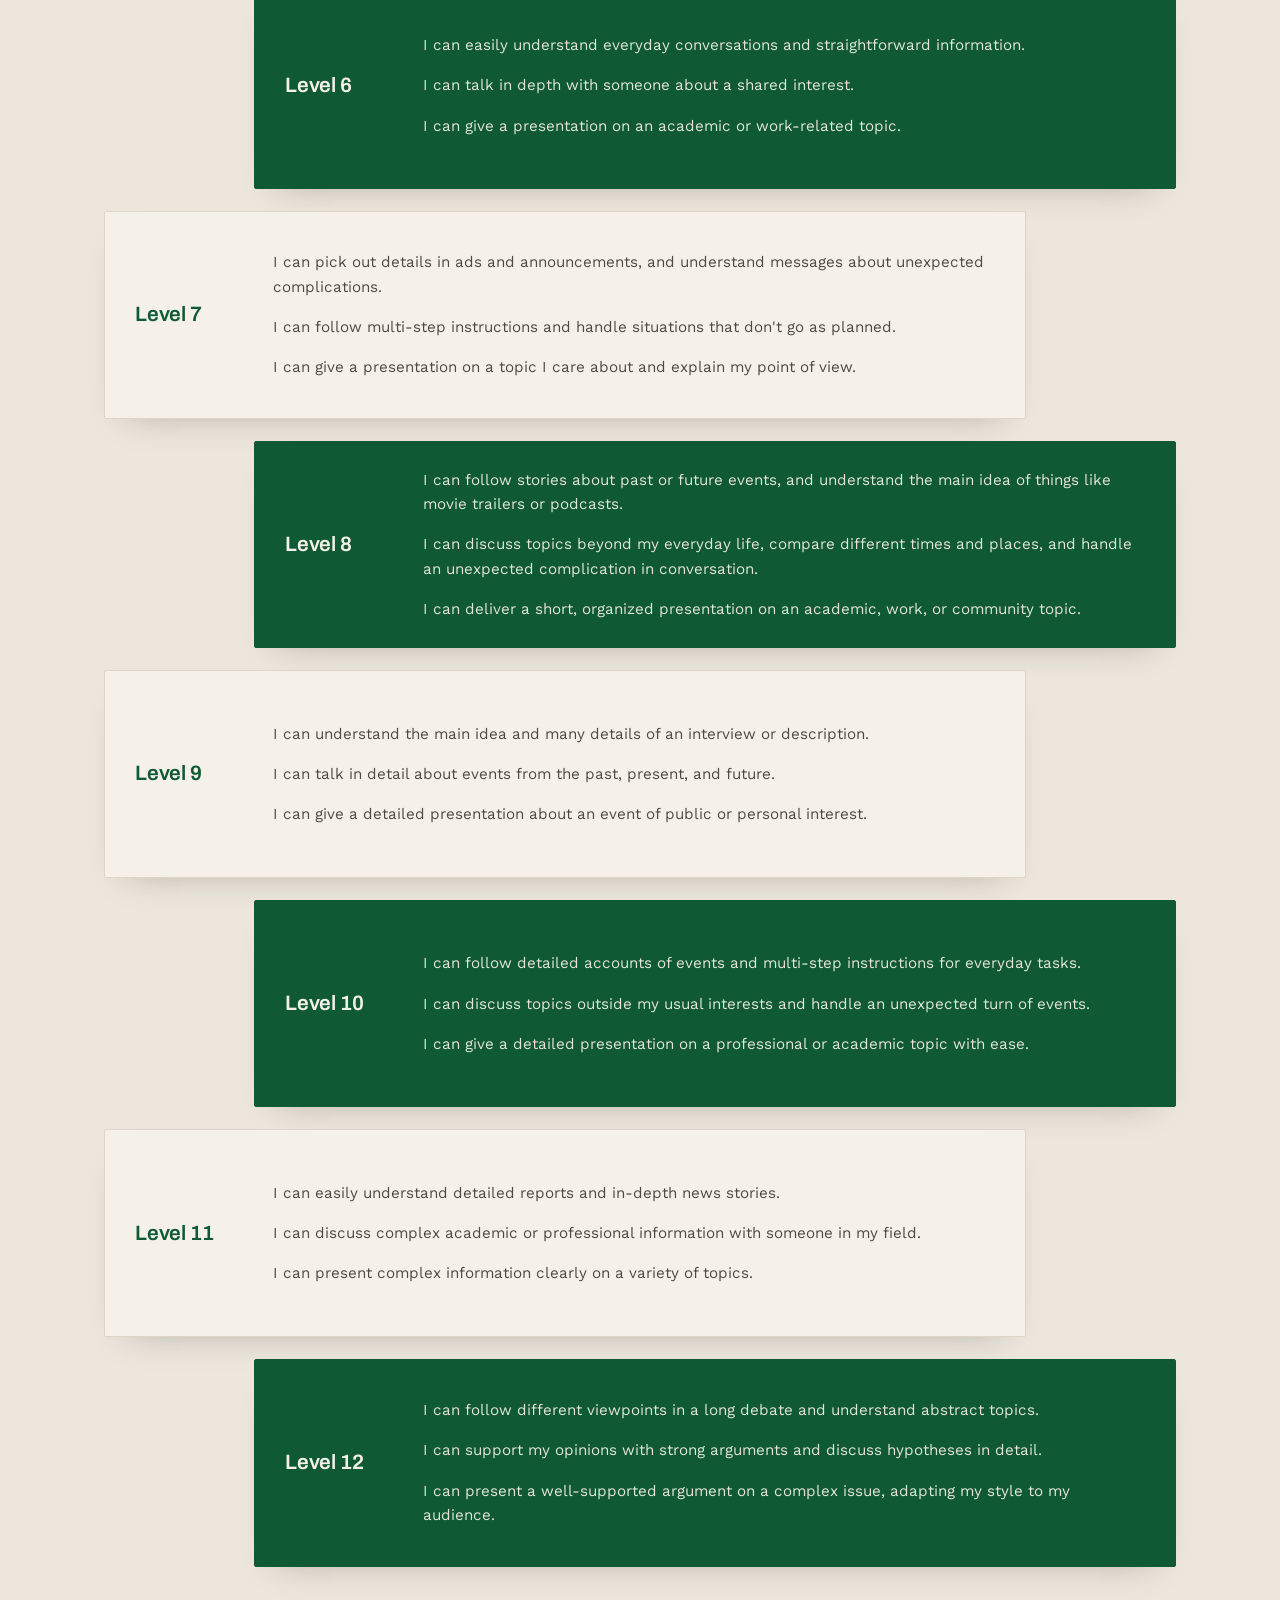
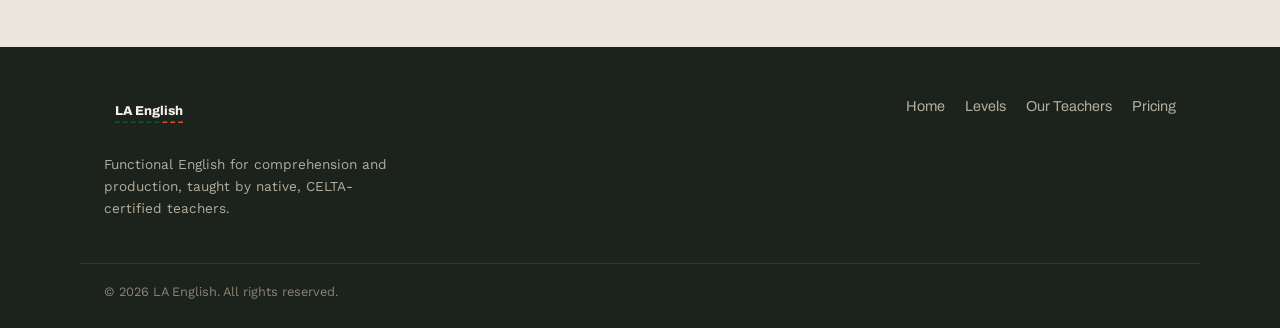
==== commit 5421fad6: "Changing color palette" ====
--- a/levels.html
+++ b/levels.html
@@ -6,7 +6,7 @@
 <title>Levels — LA English</title>
 <meta name="description" content="12 levels, from your first words to full fluency — see what you'll be able to understand and say at each stage.">
 <link rel="preconnect" href="https://fonts.googleapis.com">
-<link href="https://fonts.googleapis.com/css2?family=Archivo:wght@600;700;800&family=Public+Sans:wght@400;500;600;700&family=Tajawal:wght@400;500;700&display=swap" rel="stylesheet">
+<link href="https://fonts.googleapis.com/css2?family=Archivo:wght@400;500;600;700;800&family=Work+Sans:wght@300;400;500;600&family=Newsreader:ital,opsz,wght@0,6..72,300;0,6..72,400;0,6..72,500;1,6..72,400&family=Tajawal:wght@400;500;700&display=swap" rel="stylesheet">
 <link rel="stylesheet" href="assets/css/style.css">
 </head>
 <body>
@@ -15,8 +15,8 @@
   <div class="nav-wrap">
     <a class="brand" href="index.html" aria-label="LA English home">
       <svg data-logo-wordmark="nav" width="170" height="46" viewBox="0 0 320 100">
-        <text id="wordmark-nav" x="40" y="50" text-anchor="start" font-family="Archivo" font-weight="800" font-size="32" fill="#14201A">LA English</text>
-        <line id="seg-green-nav" y1="68" y2="68" stroke="#167544" stroke-width="4"></line>
+        <text id="wordmark-nav" x="40" y="50" text-anchor="start" font-family="Archivo" font-weight="800" font-size="32" fill="#1C231C">LA English</text>
+        <line id="seg-green-nav" y1="68" y2="68" stroke="#0F5A34" stroke-width="4"></line>
         <line id="seg-accent-nav" y1="68" y2="68" stroke="#E14F2A" stroke-width="4"></line>
       </svg>
     </a>
@@ -56,11 +56,11 @@
   <div class="container footer-grid">
     <div>
       <svg data-logo-wordmark="footer" width="150" height="40" viewBox="0 0 320 100" style="margin-bottom:12px;">
-        <text id="wordmark-footer" x="0" y="50" text-anchor="start" font-family="Archivo" font-weight="800" font-size="32" fill="#FFFFFF">LA English</text>
-        <line id="seg-green-footer" y1="68" y2="68" stroke="#167544" stroke-width="4"></line>
+        <text id="wordmark-footer" x="0" y="50" text-anchor="start" font-family="Archivo" font-weight="800" font-size="32" fill="#F6F1E8">LA English</text>
+        <line id="seg-green-footer" y1="68" y2="68" stroke="#0F5A34" stroke-width="4"></line>
         <line id="seg-accent-footer" y1="68" y2="68" stroke="#E14F2A" stroke-width="4"></line>
       </svg>
-      <p style="max-width:36ch; color:#B9C1B4; font-size:0.85rem;" data-en="Functional English for comprehension and production, taught by native, CELTA-certified teachers." data-ar="إنجليزية وظيفية للفهم والإنتاج، يدرّسها معلمون ناطقون بالإنجليزية وحاصلون على CELTA.">Functional English for comprehension and production, taught by native, CELTA-certified teachers.</p>
+      <p style="max-width:36ch; color:#B3AE9E; font-size:0.85rem;" data-en="Functional English for comprehension and production, taught by native, CELTA-certified teachers." data-ar="إنجليزية وظيفية للفهم والإنتاج، يدرّسها معلمون ناطقون بالإنجليزية وحاصلون على CELTA.">Functional English for comprehension and production, taught by native, CELTA-certified teachers.</p>
     </div>
     <nav class="footer-nav">
       <a href="index.html" data-en="Home" data-ar="الرئيسية">Home</a>
--- a/assets/css/style.css
+++ b/assets/css/style.css
@@ -1,28 +1,36 @@
 /* ==========================================================================
-   LA English — Design tokens (per approved Brand Approval doc)
+   LA English — Design tokens
+   Palette / type / design style: "1e — Plaster + Flame"
+   (Gateway English Green Palette, direction 1e)
    ========================================================================== */
 
 :root{
-  --green: #167544;
-  --green-deep: #0F5A34;
-  --ink: #14201A;
-  --white: #FFFFFF;
+  --green: #0F5A34;
+  --green-deep: #0B4429;
+  --green-light: #1E8A4F;
+  --sage: #7D9B7A;
+  --ink: #1C231C;
+  --white: #F6F1E8;
   --accent: #E14F2A;
   --accent-deep: #C33F1D;
 
-  --bg: #EFF0EC;
-  --surface: #FFFFFF;
-  --line: #D8DAD1;
-  --text-soft: #4A524C;
-  --text-faint: #7A8479;
+  --bg: #ECE6DC;
+  --surface: #F6F1E8;
+  --tint: #E6DDCE;
+  --line: #DED5C6;
+  --line-soft: #E5DCCE;
+  --text-soft: #4E4A42;
+  --text-faint: #8A8377;
 
   --font-display: "Archivo", "Helvetica Neue", Arial, sans-serif;
-  --font-body: "Public Sans", "Helvetica Neue", Arial, sans-serif;
+  --font-body: "Work Sans", "Helvetica Neue", Arial, sans-serif;
+  --font-serif: "Newsreader", Georgia, "Times New Roman", serif;
   --font-ar: "Tajawal", "Segoe UI", Tahoma, sans-serif;
 
   --container: 1120px;
-  --radius-s: 8px;
-  --radius-m: 14px;
+  --radius-s: 2px;
+  --radius-m: 3px;
+  --radius-pill: 999px;
 }
 
 *, *::before, *::after{ box-sizing: border-box; }
@@ -41,16 +49,30 @@
 html[dir="rtl"] body{ font-family: var(--font-ar); }
 html[dir="rtl"] .nav a, html[dir="rtl"] .btn, html[dir="rtl"] p, html[dir="rtl"] li,
 html[dir="rtl"] h1, html[dir="rtl"] h2, html[dir="rtl"] h3,
+html[dir="rtl"] .lede, html[dir="rtl"] .section-head p,
 html[dir="rtl"] .level-name, html[dir="rtl"] .card-title{
   font-family: var(--font-ar);
 }
 
-h1,h2,h3{ font-family: var(--font-display); font-weight: 800; margin:0 0 0.4em; color: var(--ink); }
-h1{ font-size: clamp(2rem, 4vw, 3.2rem); line-height: 1.1; letter-spacing:-0.01em; }
-h2{ font-size: clamp(1.5rem, 2.6vw, 2.1rem); line-height: 1.18; }
-h3{ font-size: 1.15rem; }
+h1,h2,h3{ font-family: var(--font-display); font-weight: 500; margin:0 0 0.4em; color: var(--ink); }
+h1{ font-size: clamp(2rem, 4vw, 3.2rem); line-height: 1.06; letter-spacing:-0.02em; }
+h2{ font-size: clamp(1.5rem, 2.6vw, 2.1rem); line-height: 1.14; letter-spacing:-0.015em; }
+h3{ font-size: 1.15rem; letter-spacing:-0.01em; }
 p{ color: var(--text-soft); margin:0 0 1em; }
 a{ color: inherit; }
+
+/* Editorial voice — intro / lede paragraphs */
+.lede, .section-head p{
+  font-family: var(--font-serif); font-weight: 400;
+  color: #3B382F; line-height: 1.5;
+}
+
+/* Eyebrow / kicker */
+.eyebrow{
+  font-family: var(--font-display); font-weight: 600;
+  font-size: 0.75rem; letter-spacing: 0.22em; text-transform: uppercase;
+  color: var(--green); margin: 0 0 10px;
+}
 
 .container{ max-width: var(--container); margin:0 auto; padding: 0 24px; }
 section{ padding: 76px 0; }
@@ -59,7 +81,7 @@
 /* ---------- Header / nav ---------- */
 .site-header{
   position: sticky; top:0; z-index:50;
-  background: rgba(239,240,236,0.94); backdrop-filter: blur(6px);
+  background: rgba(236,230,220,0.94); backdrop-filter: blur(6px);
   border-bottom: 1px solid var(--line);
 }
 .nav-wrap{
@@ -71,22 +93,23 @@
 
 .nav{ display:flex; align-items:center; gap:26px; }
 .nav a{
-  text-decoration:none; color: var(--text-soft); font-weight:600; font-size:0.95rem;
+  text-decoration:none; color: var(--text-soft); font-weight:500; font-size:0.95rem;
+  font-family: var(--font-display);
   padding:6px 2px; border-bottom:2px solid transparent;
 }
 .nav a:hover, .nav a.active{ color: var(--ink); border-bottom-color: var(--accent); }
 
 .lang-toggle{
-  display:flex; align-items:center; border:1px solid var(--line); border-radius:999px;
+  display:flex; align-items:center; border:1px solid var(--line); border-radius:var(--radius-pill);
   overflow:hidden; font-family: var(--font-display); font-size:0.75rem; background: var(--surface);
 }
 .lang-toggle button{
   border:none; background:transparent; padding:7px 12px; cursor:pointer; color: var(--text-faint);
-  font-family: var(--font-display); font-weight:700; font-size:0.75rem;
-}
-.lang-toggle button.active{ background: var(--green); color:#fff; }
-
-.nav-toggle{ display:none; background:none; border:1px solid var(--line); border-radius:8px; padding:8px; cursor:pointer; }
+  font-family: var(--font-display); font-weight:600; font-size:0.75rem;
+}
+.lang-toggle button.active{ background: var(--green); color: var(--white); }
+
+.nav-toggle{ display:none; background:none; border:1px solid var(--line); border-radius:var(--radius-s); padding:8px; cursor:pointer; }
 .nav-toggle span{ display:block; width:20px; height:2px; background: var(--ink); margin:4px 0; }
 
 @media (max-width: 900px){
@@ -105,39 +128,40 @@
 /* ---------- Buttons ---------- */
 .btn{
   display:inline-flex; align-items:center; gap:9px;
-  font-family: var(--font-body); font-weight:700; font-size:0.95rem;
-  padding: 13px 22px; border-radius: var(--radius-s); text-decoration:none;
-  border:1px solid transparent; cursor:pointer;
-}
-.btn-primary{ background: var(--green); color:#fff; }
+  font-family: var(--font-display); font-weight:600; font-size:0.92rem; letter-spacing:0.02em;
+  padding: 13px 26px; border-radius: var(--radius-pill); text-decoration:none;
+  border:1.5px solid transparent; cursor:pointer;
+  transition: background-color .15s ease, border-color .15s ease, color .15s ease;
+}
+.btn-primary{ background: var(--green); color: var(--white); }
 .btn-primary:hover{ background: var(--green-deep); }
-.btn-accent{ background: var(--accent); color:#fff; }
+.btn-accent{ background: var(--accent); color: var(--white); }
 .btn-accent:hover{ background: var(--accent-deep); }
-.btn-ghost{ background:transparent; border-color: var(--line); color: var(--ink); }
-.btn-ghost:hover{ border-color: var(--text-faint); }
+.btn-ghost{ background:transparent; border-color: var(--accent); color: var(--accent); }
+.btn-ghost:hover{ background: rgba(225,79,42,0.08); border-color: var(--accent-deep); color: var(--accent-deep); }
 .btn:focus-visible{ outline:3px solid var(--accent); outline-offset:2px; }
 .btn-block{ width:100%; justify-content:center; }
 
 /* ---------- Hero ---------- */
 .hero{ padding: 64px 0 80px; }
 .hero-grid{ display:grid; grid-template-columns: 1.05fr 0.95fr; gap:48px; align-items:center; }
-.hero .lede{ font-size:1.08rem; max-width:52ch; }
+.hero .lede{ font-size:1.22rem; max-width:52ch; }
 .hero-ctas{ display:flex; gap:14px; margin-top:26px; flex-wrap:wrap; }
 .hero-visual{
-  border-radius: var(--radius-m); overflow:hidden; aspect-ratio: 4/3; background: var(--line);
+  border-radius: var(--radius-m); overflow:hidden; aspect-ratio: 4/3; background: var(--tint);
 }
 .hero-visual img{ width:100%; height:100%; object-fit:cover; display:block; }
 @media (max-width:900px){ .hero-grid{ grid-template-columns:1fr; } }
 
 .feature-strip{
   display:grid; grid-template-columns:repeat(3,minmax(0,1fr));
-  background:#fff; border:1px solid var(--line); border-radius: var(--radius-m);
+  background: var(--surface); border:1px solid var(--line); border-radius: var(--radius-m);
   margin-top:48px; overflow:hidden;
 }
 .feature-strip-item{
   display:flex; align-items:center; justify-content:center; gap:10px;
   padding:22px 16px; border-inline-end:1px solid var(--line);
-  font-family: var(--font-display); font-weight:700; font-size:0.9rem; color: var(--ink);
+  font-family: var(--font-display); font-weight:600; font-size:0.9rem; color: var(--ink);
   text-align:center;
 }
 .feature-strip-item:last-child{ border-inline-end:none; }
@@ -158,7 +182,7 @@
 /* ---------- Why study with us ---------- */
 .why-card{ display:flex; flex-direction:column; }
 .why-thumb{
-  border-radius: var(--radius-m); overflow:hidden; aspect-ratio: 4/3; background: var(--line); margin-bottom:18px;
+  border-radius: var(--radius-m); overflow:hidden; aspect-ratio: 4/3; background: var(--tint); margin-bottom:18px;
 }
 .why-thumb img{ width:100%; height:100%; object-fit:cover; display:block; }
 .why-card h3{ margin-bottom:8px; }
@@ -168,9 +192,9 @@
 /* ---------- Closing CTA ---------- */
 .cta-panel{
   background: var(--green); border-radius: var(--radius-m); padding:56px 40px;
-  text-align:center; color:#fff;
-}
-.cta-panel h2{ color:#fff; margin-bottom:22px; }
+  text-align:center; color: var(--white);
+}
+.cta-panel h2{ color: var(--white); margin-bottom:22px; }
 
 /* ---------- Levels page ---------- */
 .levels-track{ display:flex; flex-direction:column; gap:22px; }
@@ -178,15 +202,15 @@
 .level-row.align-right{ justify-content:flex-end; }
 .level-card{
   width:86%; background: var(--surface); border:1px solid var(--line); border-radius: var(--radius-s);
-  box-shadow:0 16px 34px -24px rgba(20,32,26,0.4); padding:26px 30px;
+  box-shadow:0 16px 34px -24px rgba(28,35,28,0.35); padding:26px 30px;
   display:grid; grid-template-columns:110px 1fr; gap:28px; align-items:center;
 }
 .level-row.align-right .level-card{ background: var(--green); border-color: var(--green); }
-.level-name{ font-family: var(--font-display); font-weight:800; font-size:1.3rem; margin:0; color: var(--green); white-space:nowrap; }
-.level-row.align-right .level-name{ color:#fff; }
+.level-name{ font-family: var(--font-display); font-weight:600; font-size:1.3rem; margin:0; color: var(--green); white-space:nowrap; letter-spacing:-0.01em; }
+.level-row.align-right .level-name{ color: var(--white); }
 .level-card ul{ list-style:none; margin:0; padding:0; display:flex; flex-direction:column; gap:16px; }
-.level-card li{ font-size:0.95rem; font-weight:500; line-height:1.6; color: var(--text-soft); }
-.level-row.align-right .level-card li{ color: rgba(255,255,255,0.92); }
+.level-card li{ font-size:0.95rem; font-weight:400; line-height:1.6; color: var(--text-soft); }
+.level-row.align-right .level-card li{ color: rgba(246,241,232,0.92); }
 
 @media (max-width:820px){
   .level-row, .level-row.align-right{ justify-content:center; }
@@ -199,53 +223,59 @@
 }
 .teacher-card{ background: var(--surface); border:1px solid var(--line); border-radius: var(--radius-m); padding:24px; text-align:center; }
 .teacher-photo{
-  width:120px; height:120px; border-radius:50%; margin:0 auto 16px; background:#E3E6DF;
+  width:120px; height:120px; border-radius:50%; margin:0 auto 16px; background: var(--tint);
   display:flex; align-items:center; justify-content:center; overflow:hidden;
 }
-.teacher-photo svg{ width:64px; height:64px; color:#AEB6A8; }
+.teacher-photo svg{ width:64px; height:64px; color: var(--sage); }
 .teacher-card h3{ margin-bottom:2px; }
-.teacher-origin{ font-size:0.8rem; color: var(--text-faint); margin-bottom:12px; font-weight:600; }
+.teacher-origin{ font-size:0.8rem; color: var(--text-faint); margin-bottom:12px; font-weight:600; font-family: var(--font-display); letter-spacing:0.04em; }
 .teacher-card p{ font-size:0.9rem; text-align:left; }
 html[dir="rtl"] .teacher-card p{ text-align:right; }
 
 /* ---------- Pricing page ---------- */
 .price-card{ text-align:center; }
-.price-card .price{ font-family: var(--font-display); font-weight:800; font-size:2.2rem; color: var(--green); margin:12px 0 4px; }
+.price-card .price{ font-family: var(--font-display); font-weight:700; font-size:2.2rem; color: var(--green); margin:12px 0 4px; letter-spacing:-0.02em; }
 .price-card .price-unit{ font-size:0.9rem; color: var(--text-faint); margin-bottom:18px; }
 .price-note{
-  background:#E9EEE8; border:1px solid var(--line); border-radius: var(--radius-m); padding:22px 24px; margin-top:32px;
+  background: var(--tint); border:1px solid var(--line); border-radius: var(--radius-m); padding:22px 24px; margin-top:32px;
 }
 
 /* ---------- Form ---------- */
 .form-card{ max-width:560px; margin:0 auto; }
 .field{ margin-bottom:18px; }
-.field label{ display:block; font-weight:700; font-size:0.88rem; margin-bottom:6px; }
+.field label{ display:block; font-weight:600; font-size:0.88rem; margin-bottom:6px; font-family: var(--font-display); }
 .field .req{ color: var(--accent); }
 .field input, .field select{
   width:100%; padding:11px 13px; border:1px solid var(--line); border-radius: var(--radius-s);
-  font-family: var(--font-body); font-size:0.95rem; background:#fff; color: var(--ink);
+  font-family: var(--font-body); font-size:0.95rem; background: var(--white); color: var(--ink);
 }
 html[dir="rtl"] .field select, html[dir="rtl"] .field input{ font-family: var(--font-ar); }
 .field input:focus, .field select:focus{ outline:2px solid var(--green); outline-offset:1px; }
+.phone-field{ display:flex; flex-wrap:wrap; gap:10px; }
+.phone-field select{ width:92px; flex-shrink:0; }
+.phone-field input{ width:auto; flex:1; min-width:140px; }
 .field-hint{ font-size:0.78rem; color: var(--text-faint); margin-top:4px; }
+.field-error{ font-size:0.78rem; color: var(--accent-deep); margin-top:4px; display:none; }
+.field-error.show{ display:block; }
 .form-msg{ margin-top:16px; font-size:0.9rem; font-weight:600; display:none; }
 .form-msg.show{ display:block; }
-.form-msg.success{ color: var(--green-deep); }
+.form-msg.success{ color: var(--green); }
 .form-msg.error{ color: var(--accent-deep); }
 
 /* ---------- Footer ---------- */
-.site-footer{ background: var(--ink); color:#C9CFC5; padding:48px 0 26px; margin-top:32px; }
-.site-footer a{ color:#B9C1B4; text-decoration:none; font-size:0.9rem; }
-.site-footer a:hover{ color:#fff; }
+.site-footer{ background: var(--ink); color:#C7C2B2; padding:48px 0 26px; margin-top:32px; }
+.site-footer a{ color:#B3AE9E; text-decoration:none; font-size:0.9rem; font-family: var(--font-display); }
+.site-footer a:hover{ color: var(--white); }
 .footer-grid{ display:flex; justify-content:space-between; align-items:flex-start; gap:24px; flex-wrap:wrap; }
 .footer-nav{ display:flex; gap:20px; flex-wrap:wrap; }
-.footer-bottom{ border-top:1px solid #2A342C; margin-top:30px; padding-top:18px; font-size:0.8rem; color:#8B9385; }
+.footer-bottom{ border-top:1px solid #33382F; margin-top:30px; padding-top:18px; font-size:0.8rem; color:#8A8377; }
 
 /* ---------- WhatsApp floating button ---------- */
 .wa-float{
   position:fixed; bottom:22px; right:22px; z-index:60;
-  display:flex; align-items:center; gap:9px; background: var(--accent); color:#fff; text-decoration:none;
-  padding:12px 17px; border-radius:999px; box-shadow:0 12px 24px -8px rgba(0,0,0,0.32); font-weight:700; font-size:0.88rem;
+  display:flex; align-items:center; gap:9px; background: var(--accent); color: var(--white); text-decoration:none;
+  padding:12px 17px; border-radius:var(--radius-pill); box-shadow:0 12px 24px -8px rgba(28,35,28,0.32);
+  font-family: var(--font-display); font-weight:600; font-size:0.88rem;
 }
 .wa-float:hover{ background: var(--accent-deep); }
 html[dir="rtl"] .wa-float{ right:auto; left:22px; }
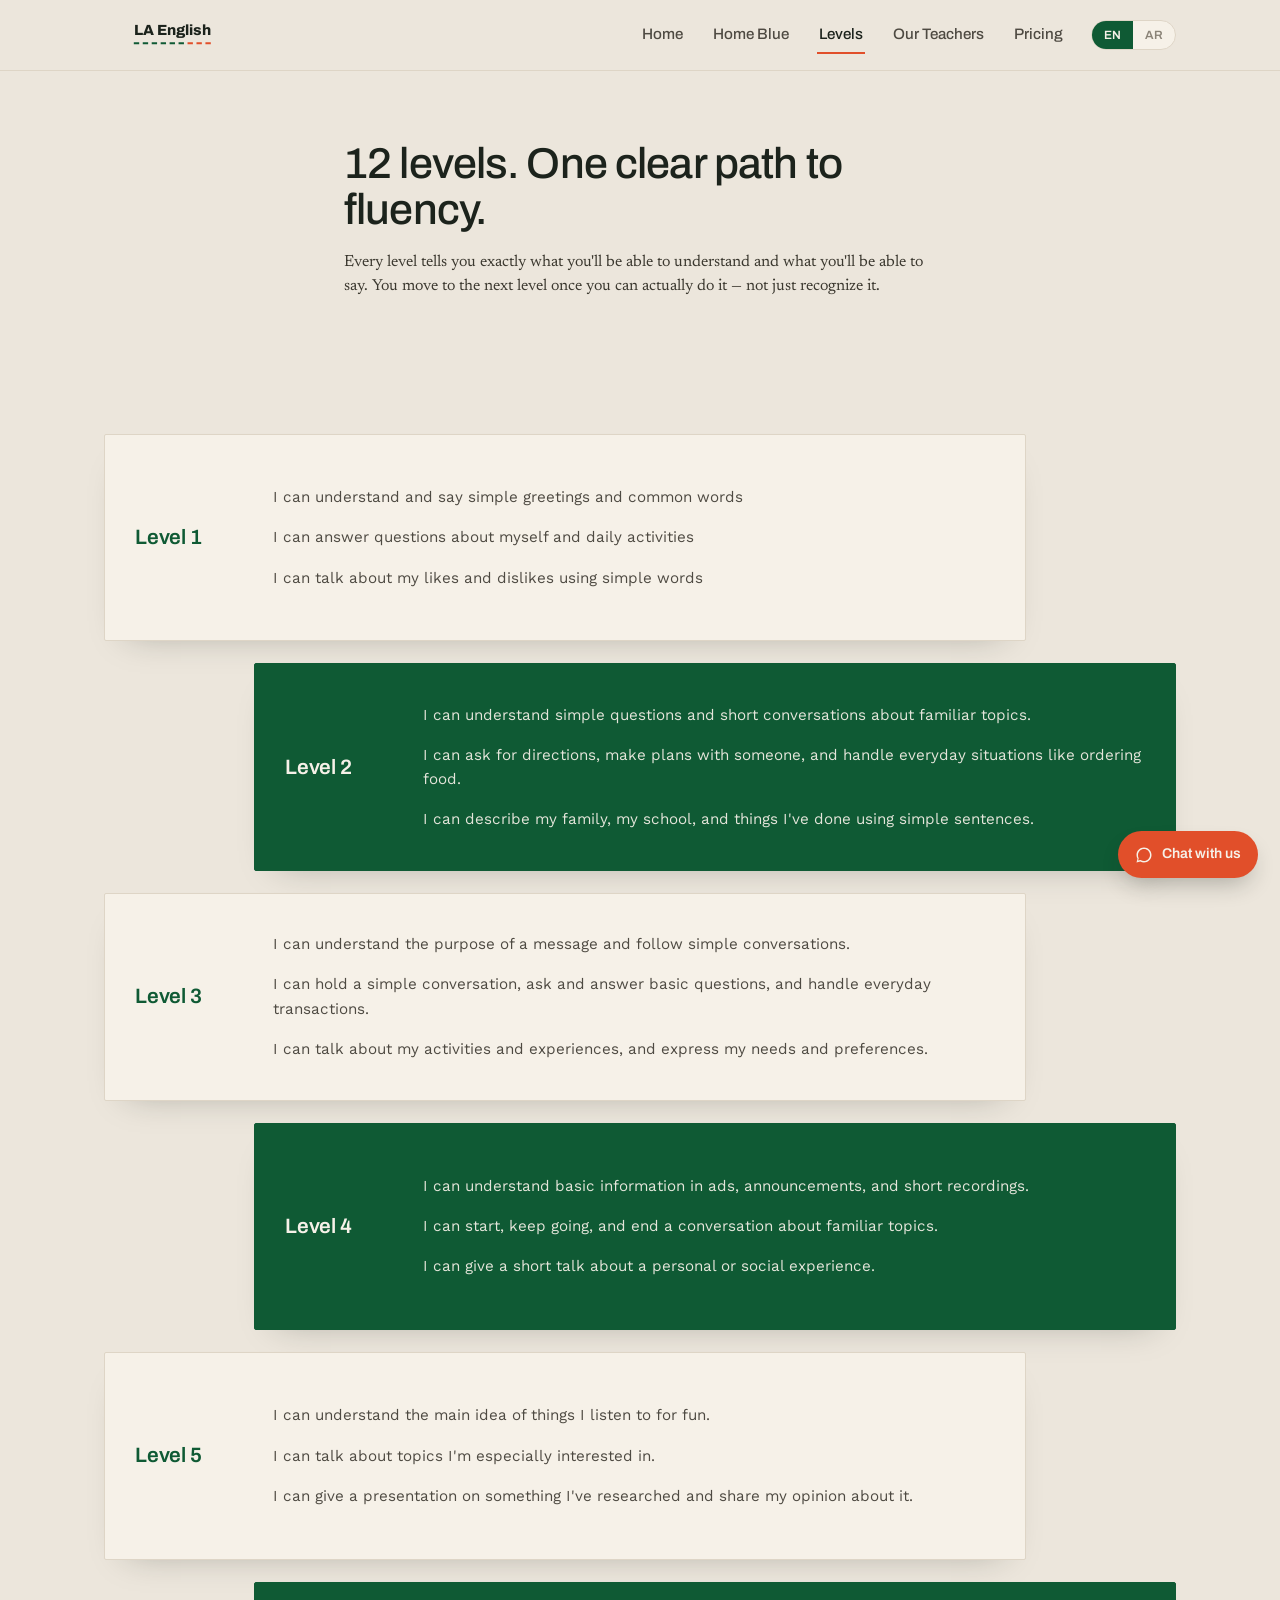
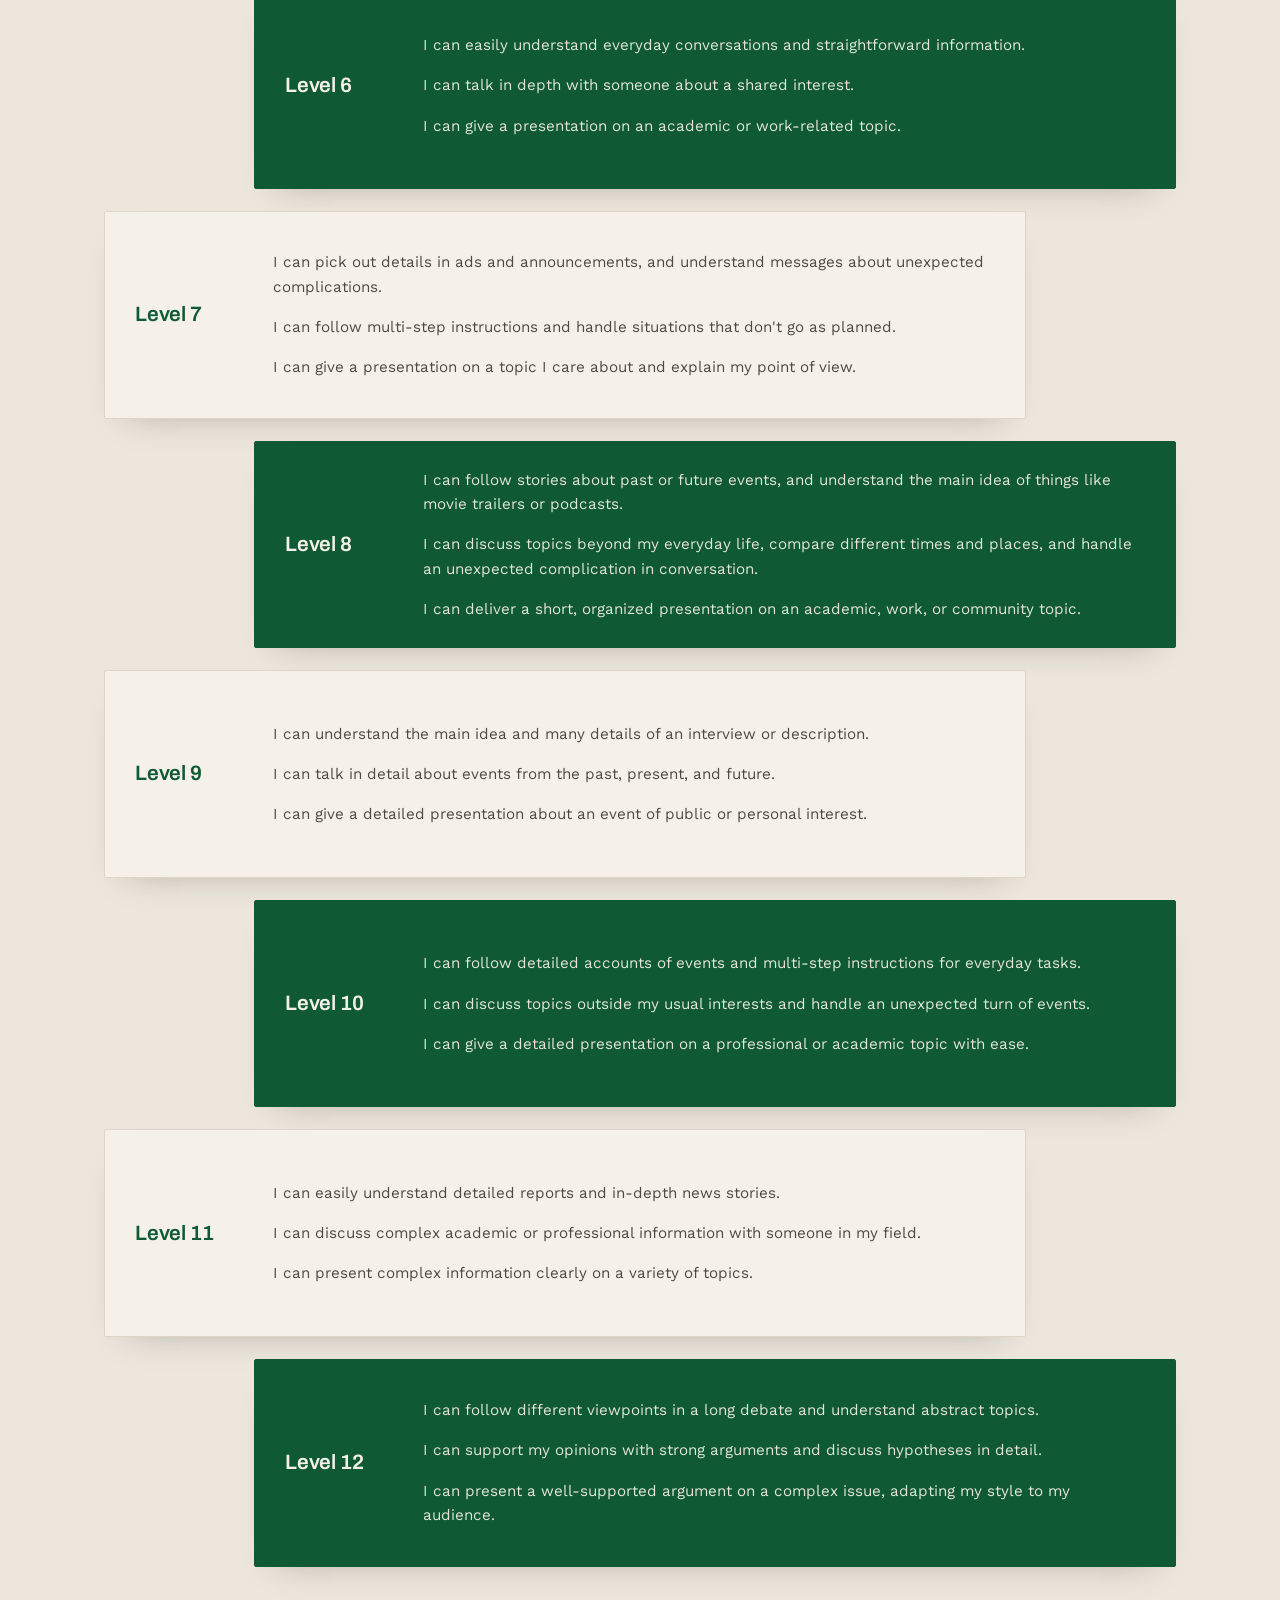
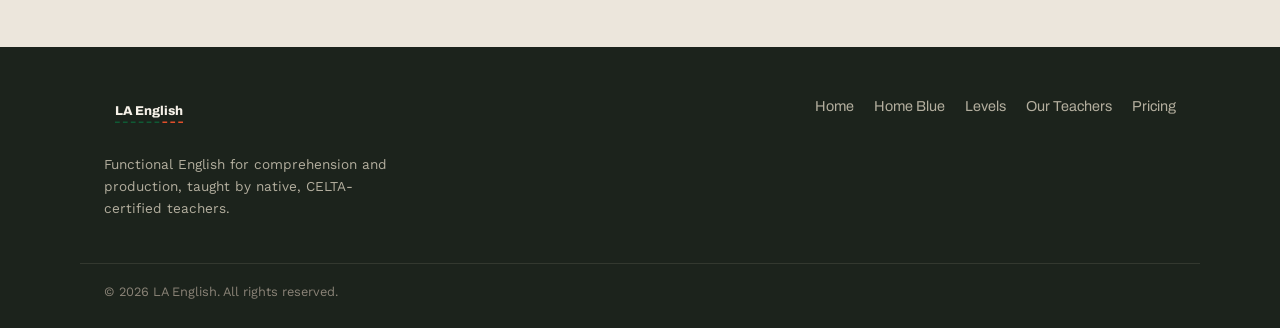
==== commit 9fcb6721: "home page blue" ====
--- a/levels.html
+++ b/levels.html
@@ -23,6 +23,7 @@
     <button class="nav-toggle" aria-label="Toggle menu" aria-expanded="false"><span></span><span></span><span></span></button>
     <nav class="nav">
       <a href="index.html" data-en="Home" data-ar="الرئيسية">Home</a>
+      <a href="home-blue.html" data-en="Home Blue" data-ar="الرئيسية (أزرق)">Home Blue</a>
       <a href="levels.html" class="active" data-en="Levels" data-ar="المستويات">Levels</a>
       <a href="teachers.html" data-en="Our Teachers" data-ar="معلمونا">Our Teachers</a>
       <a href="pricing.html" data-en="Pricing" data-ar="الأسعار">Pricing</a>
@@ -64,6 +65,7 @@
     </div>
     <nav class="footer-nav">
       <a href="index.html" data-en="Home" data-ar="الرئيسية">Home</a>
+      <a href="home-blue.html" data-en="Home Blue" data-ar="الرئيسية (أزرق)">Home Blue</a>
       <a href="levels.html" data-en="Levels" data-ar="المستويات">Levels</a>
       <a href="teachers.html" data-en="Our Teachers" data-ar="معلمونا">Our Teachers</a>
       <a href="pricing.html" data-en="Pricing" data-ar="الأسعار">Pricing</a>
